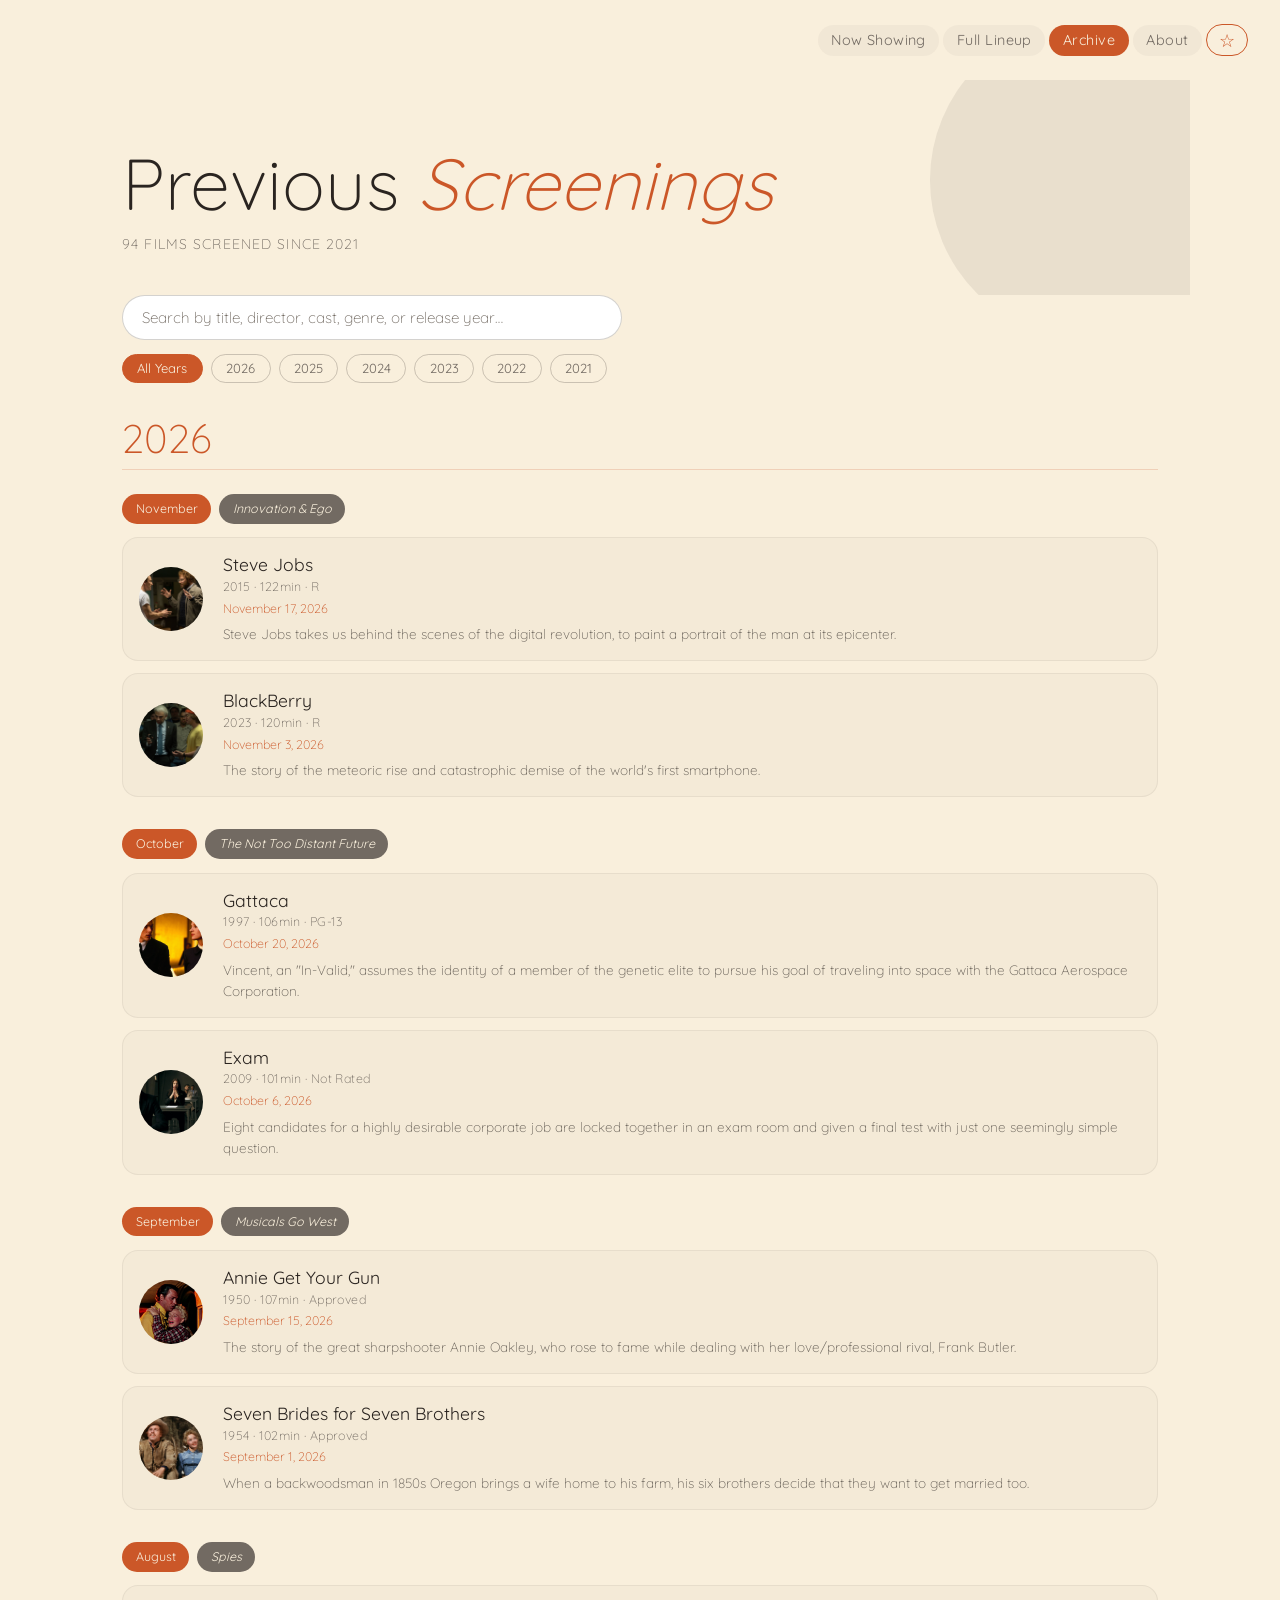
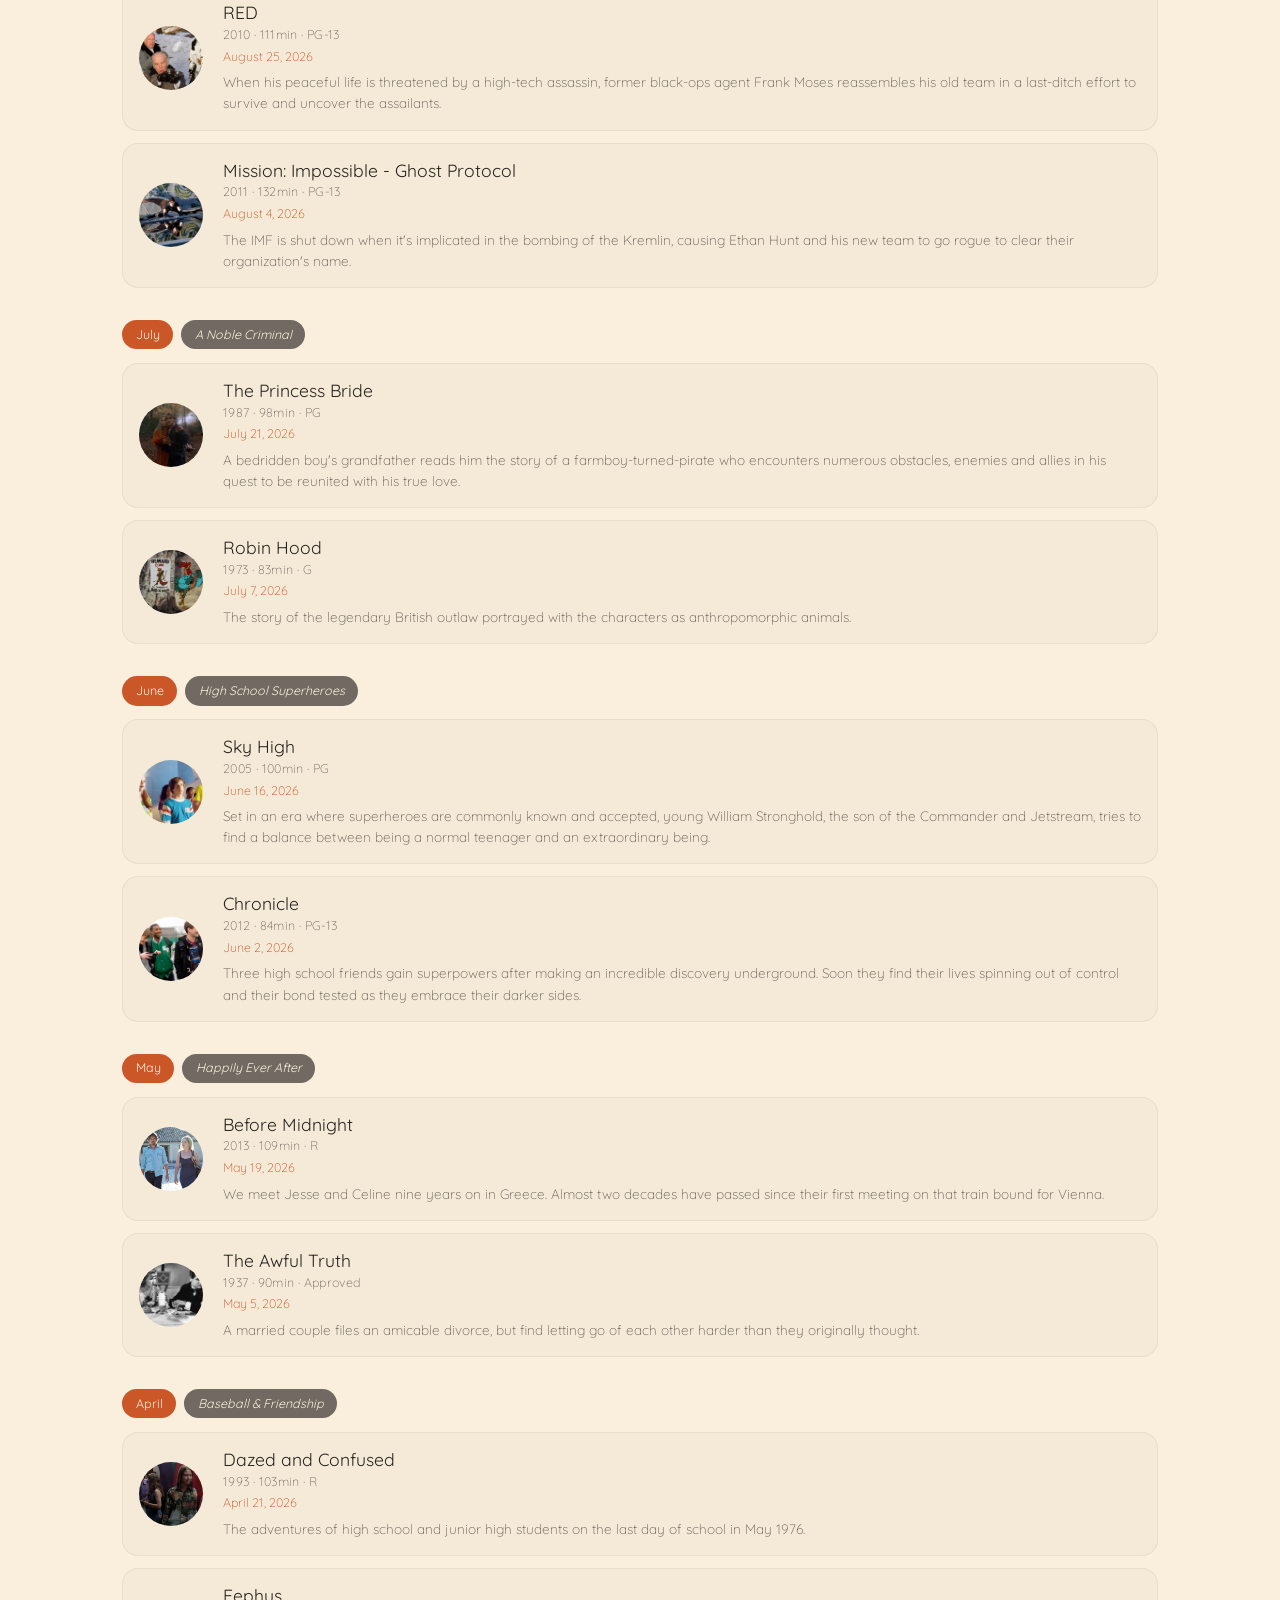
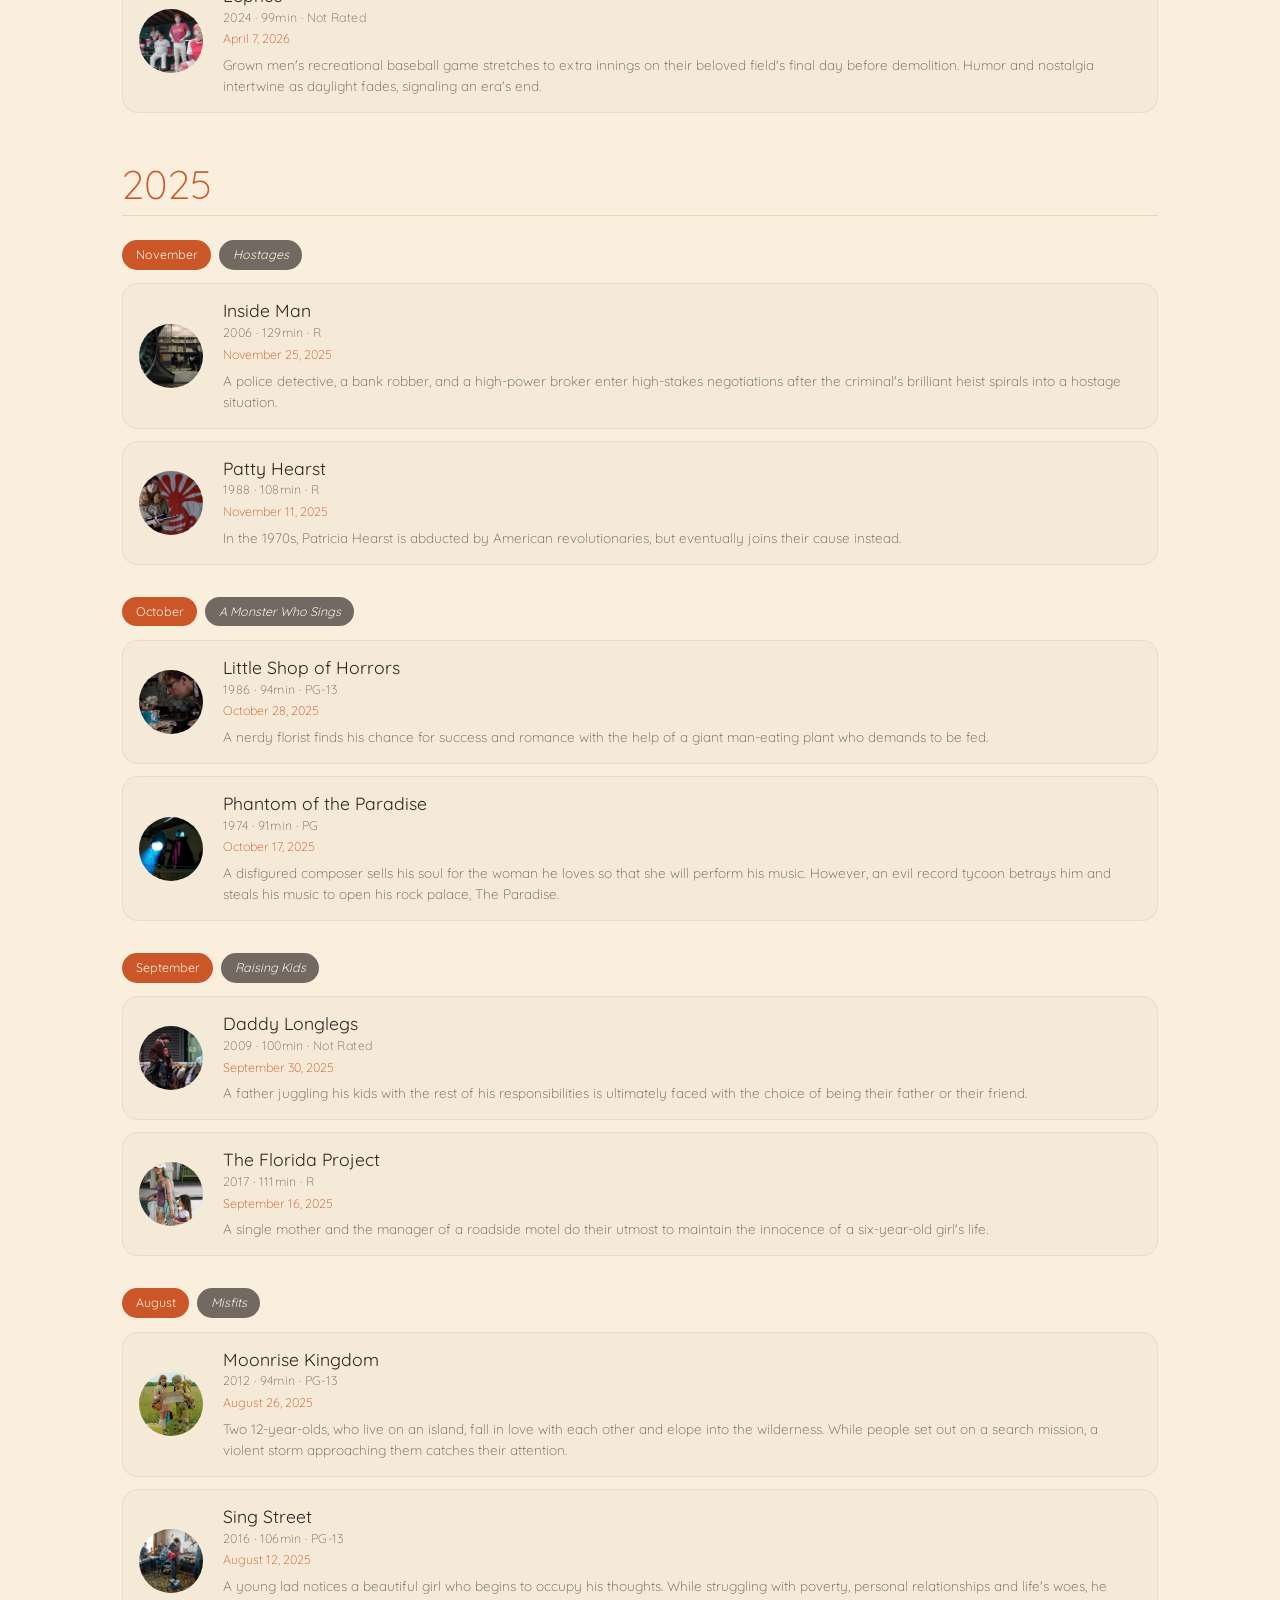
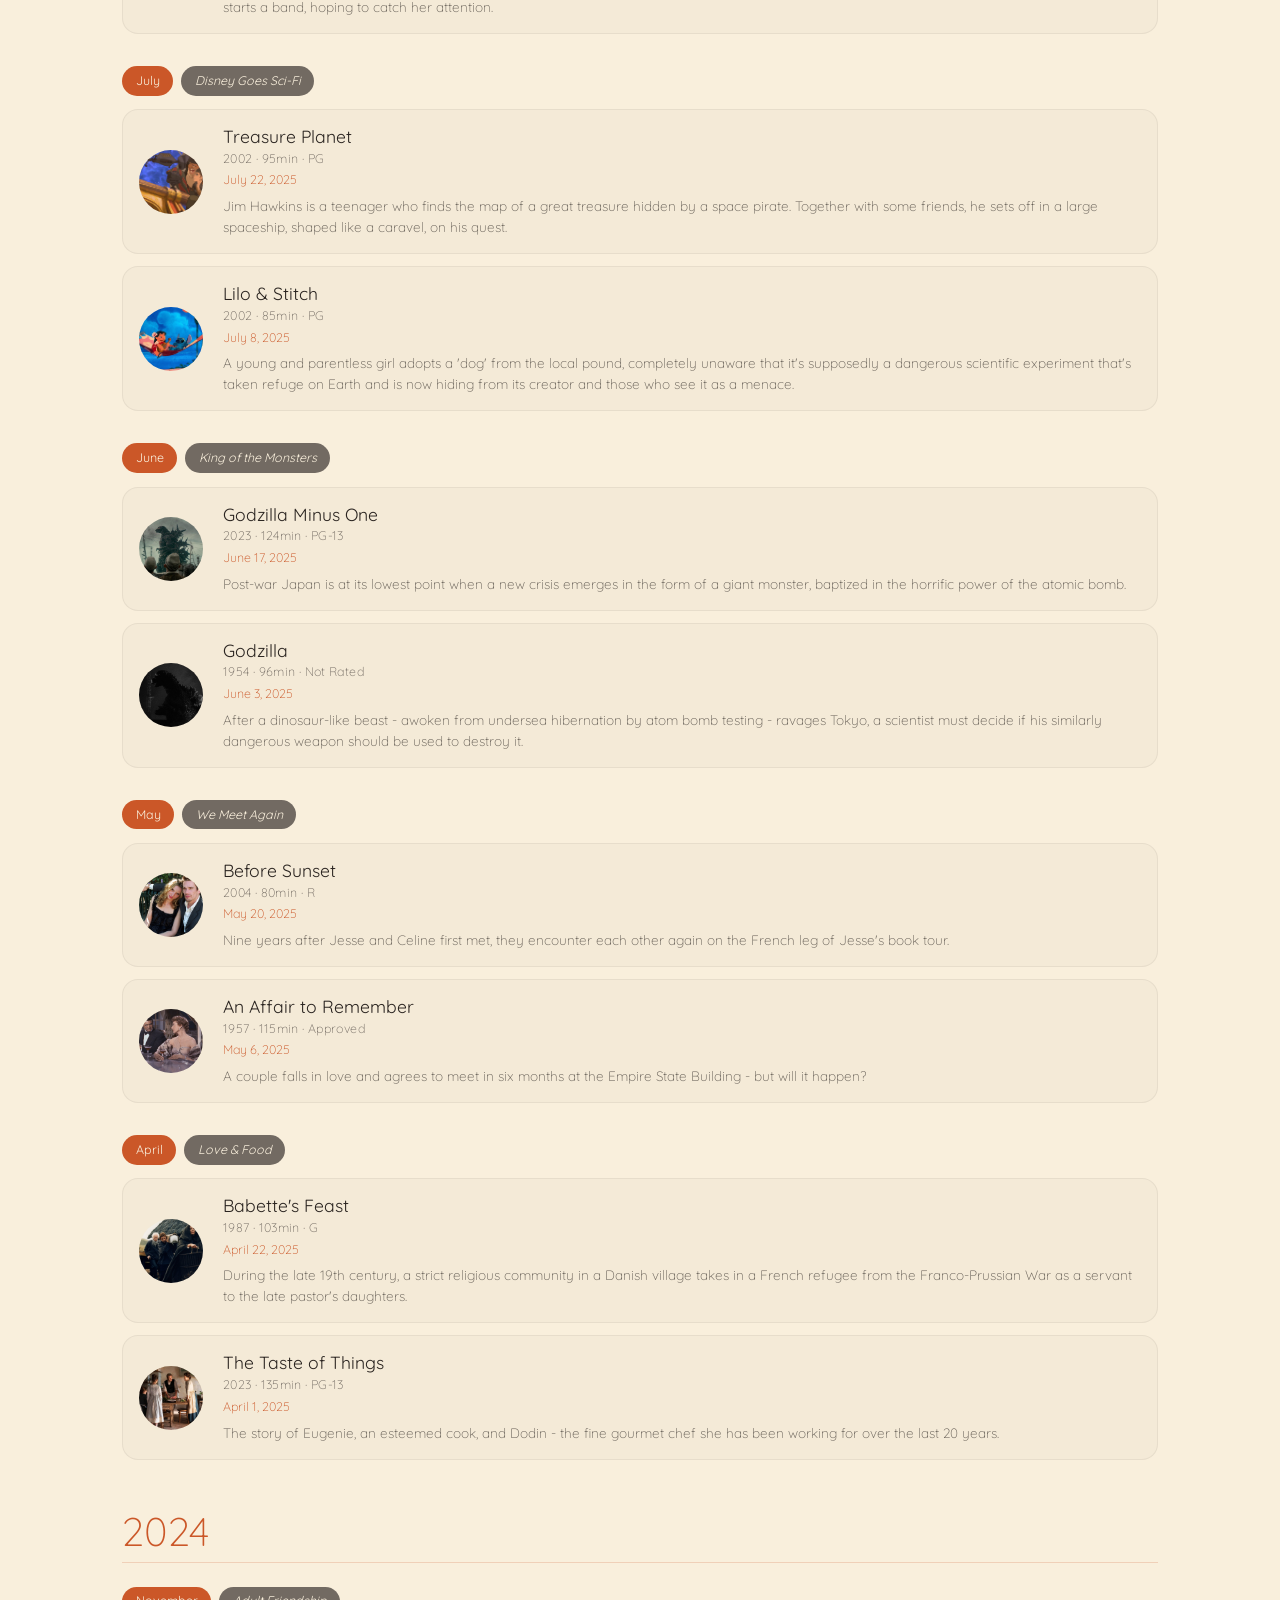
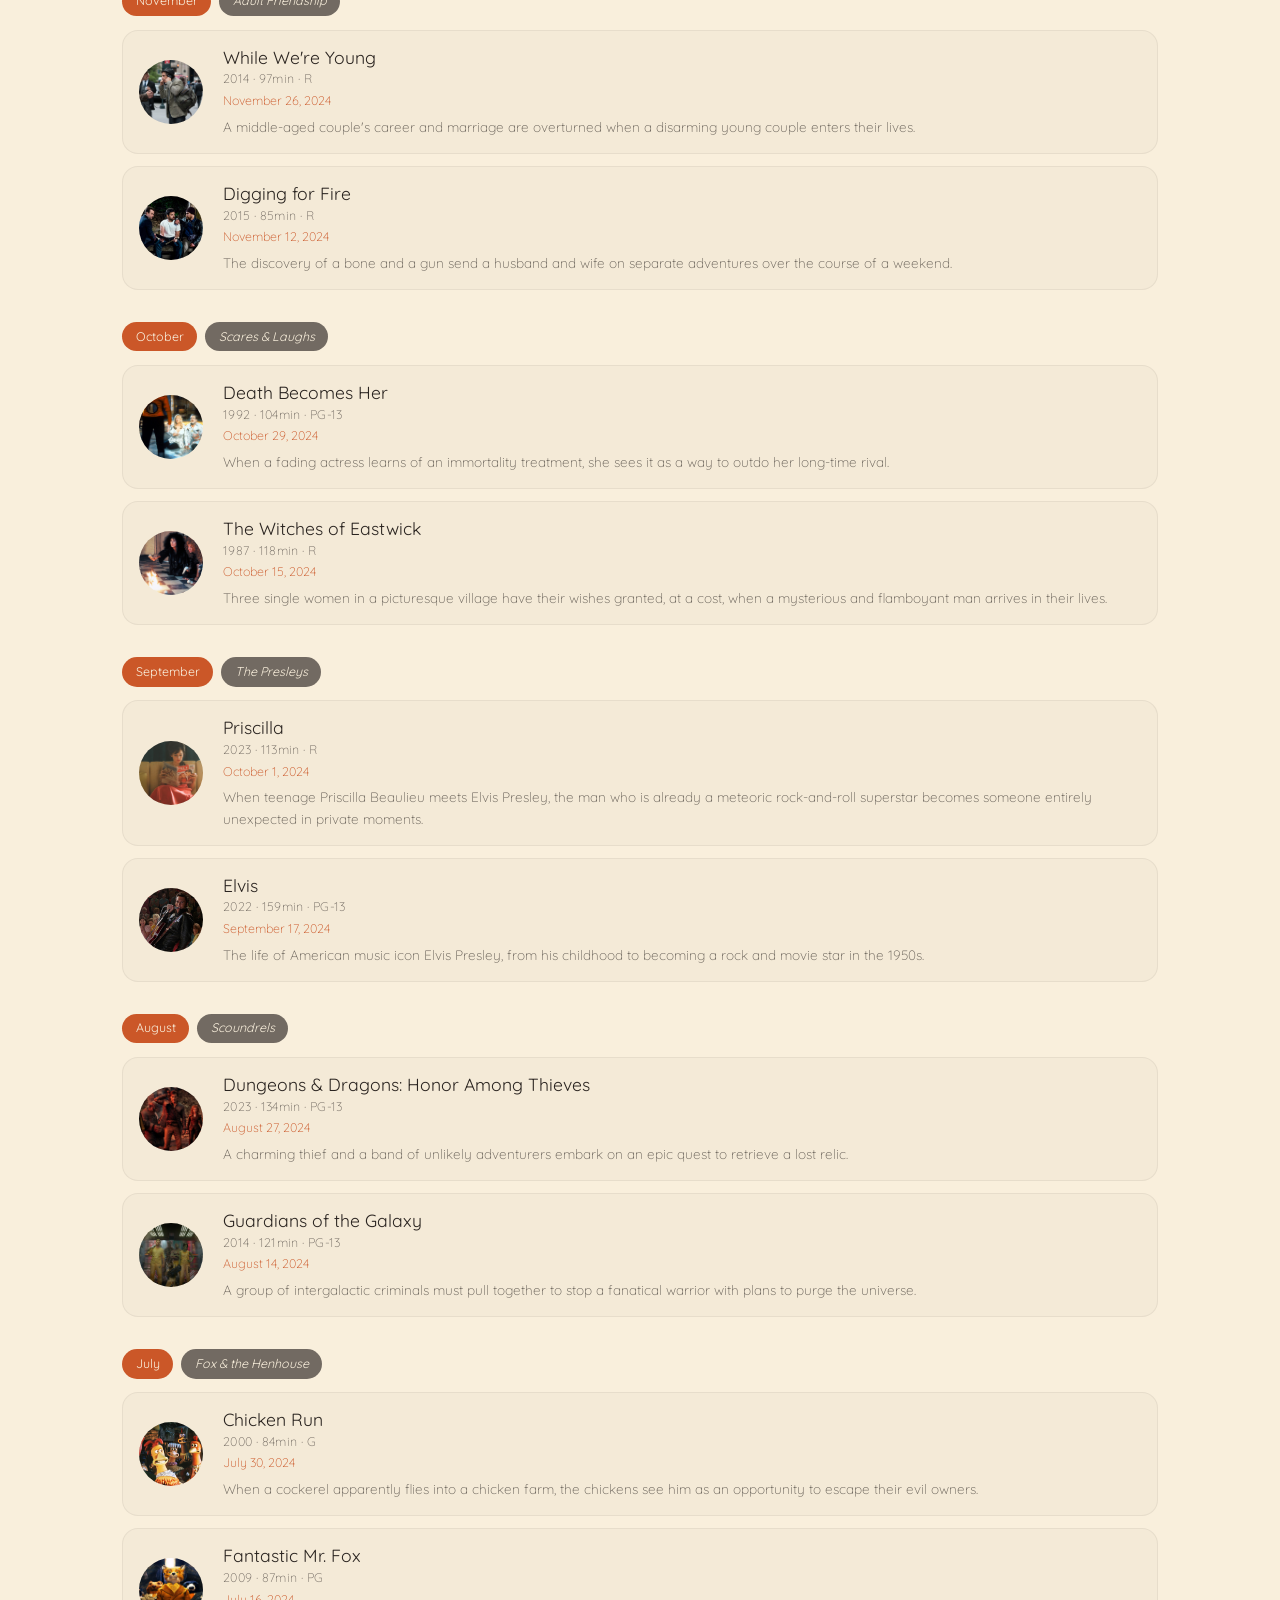
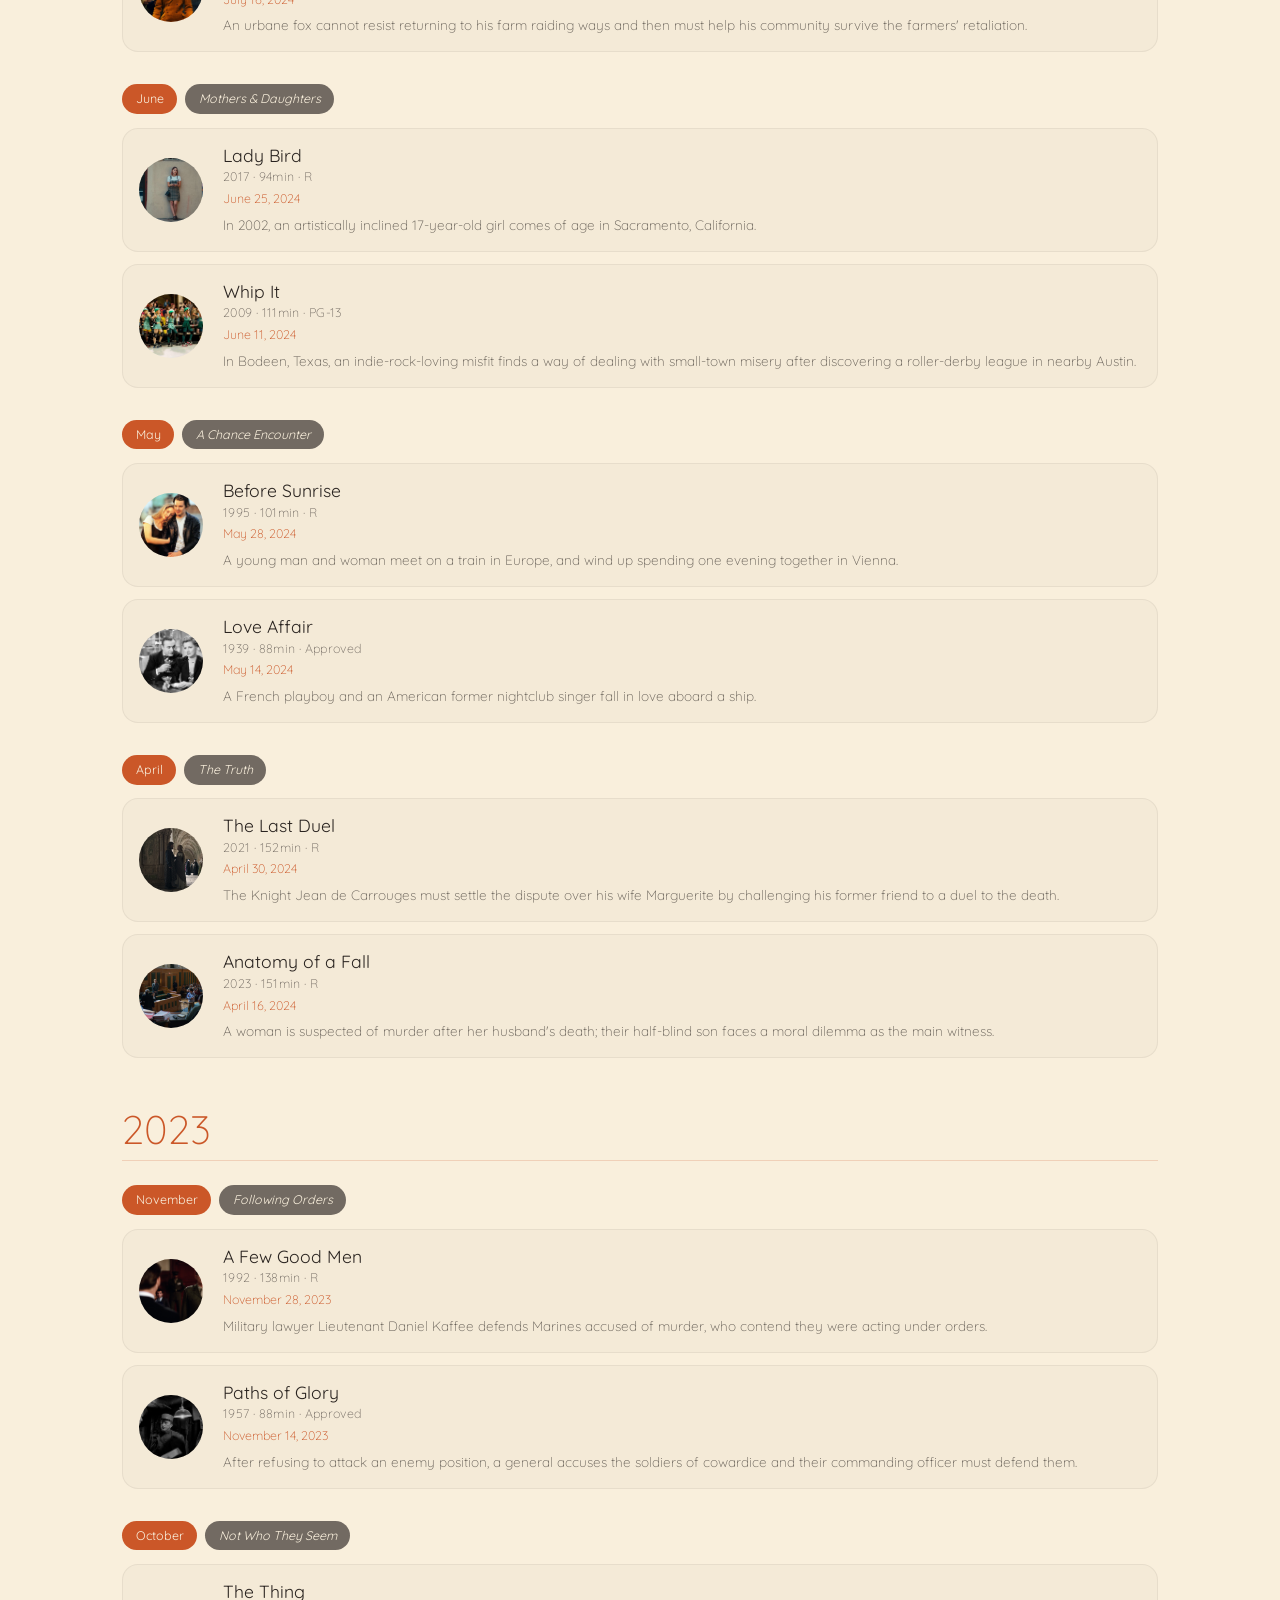
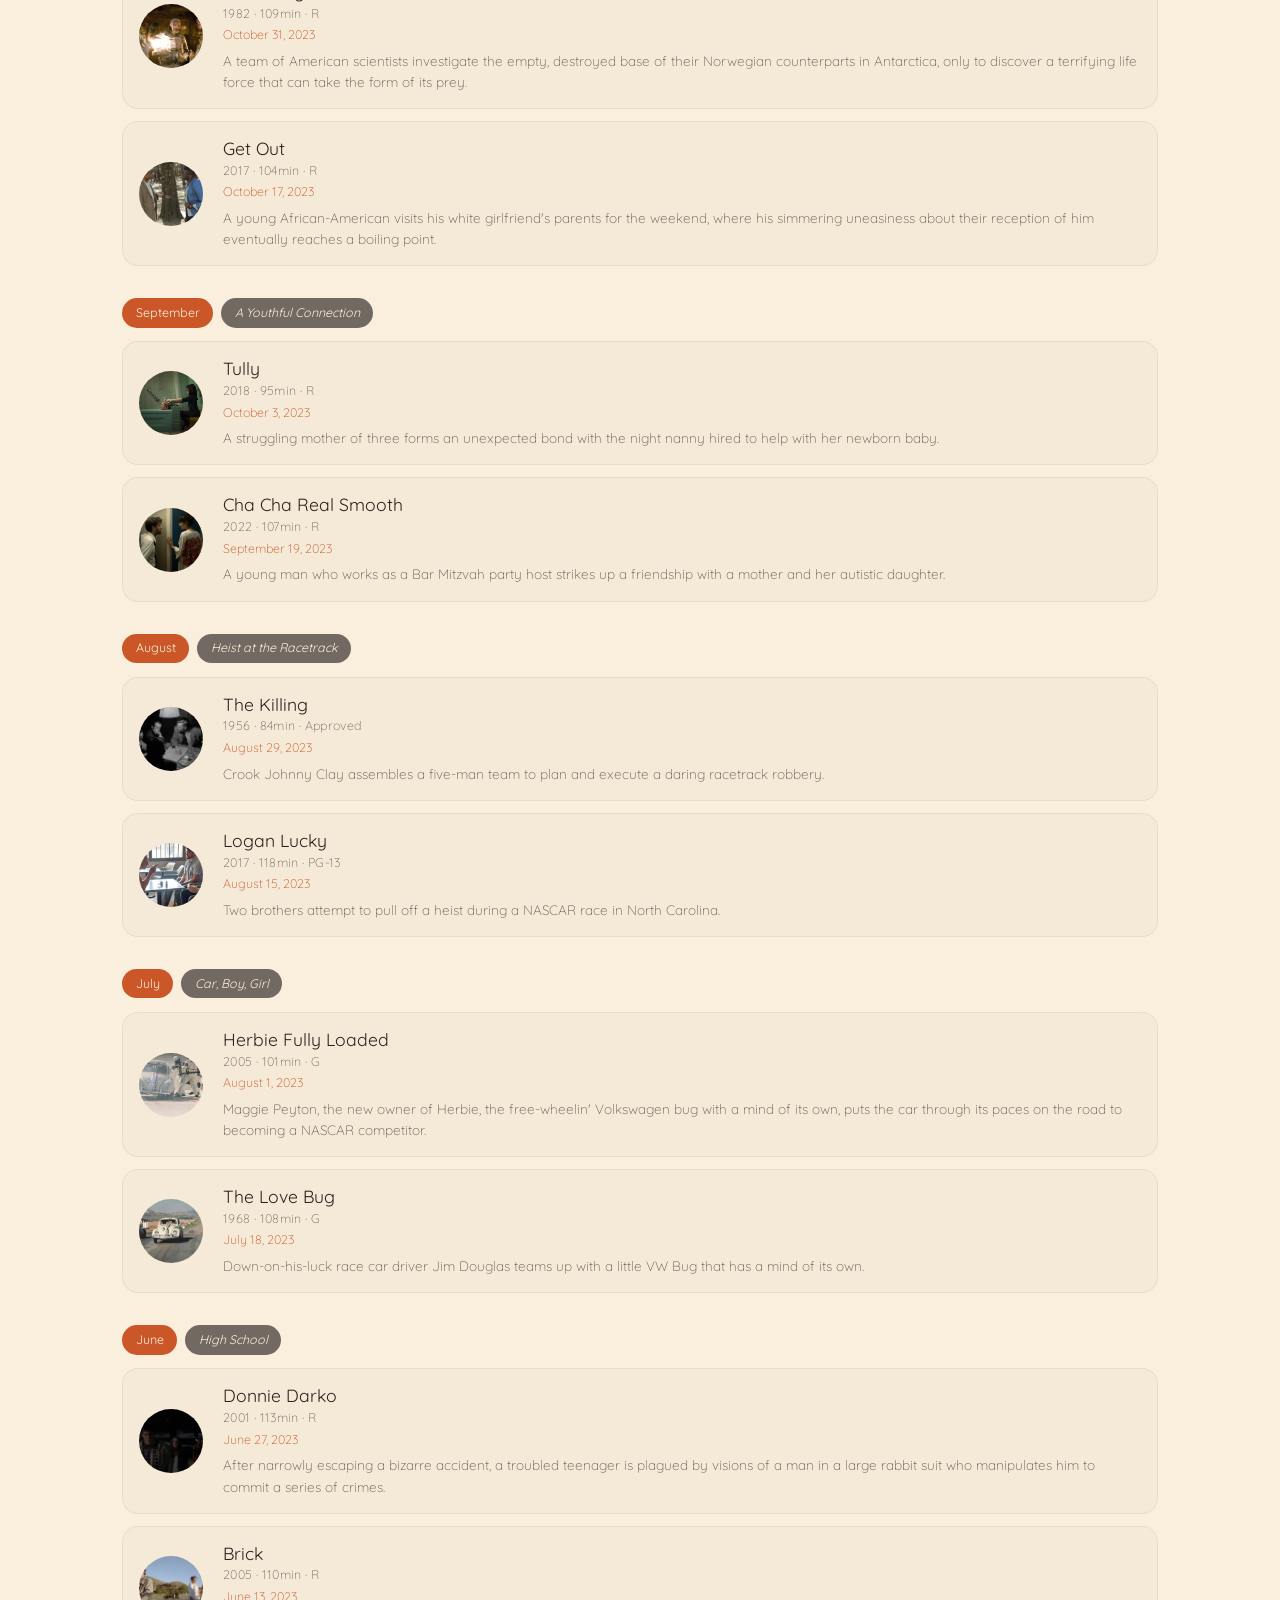
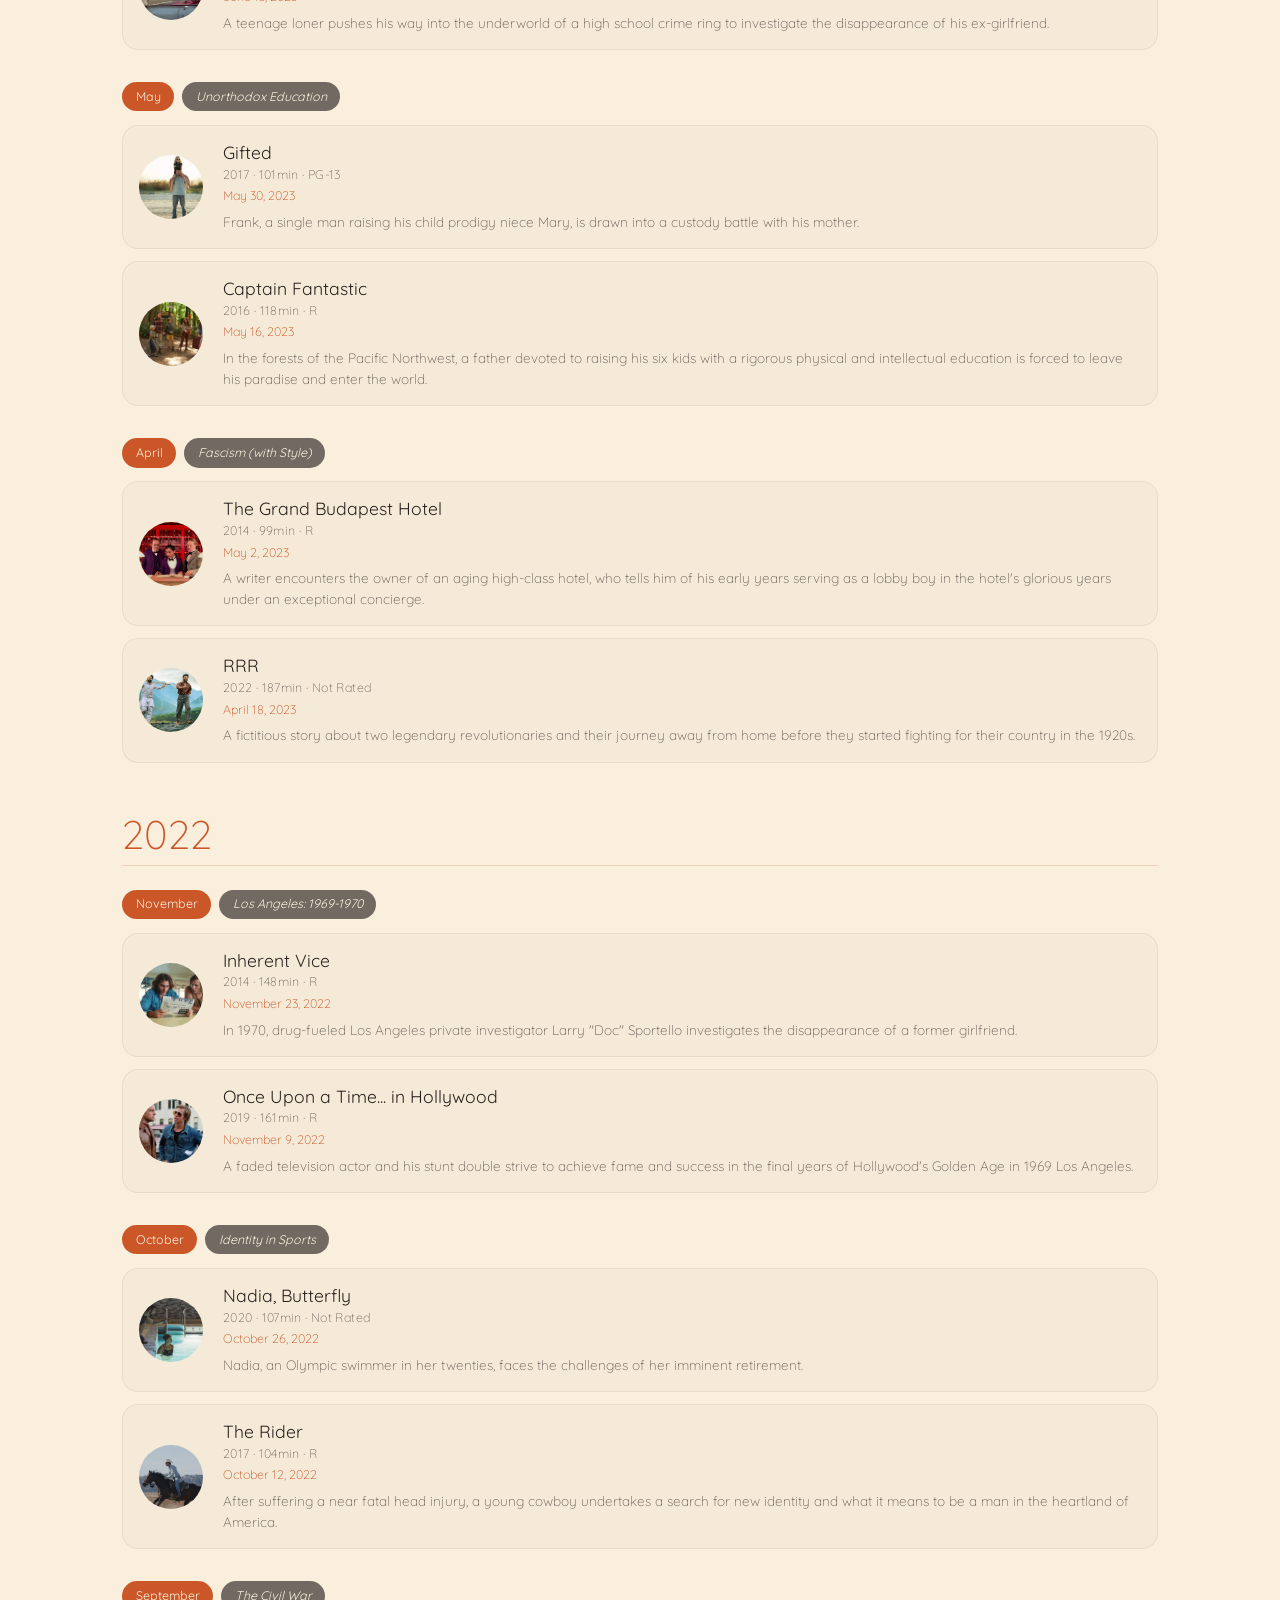
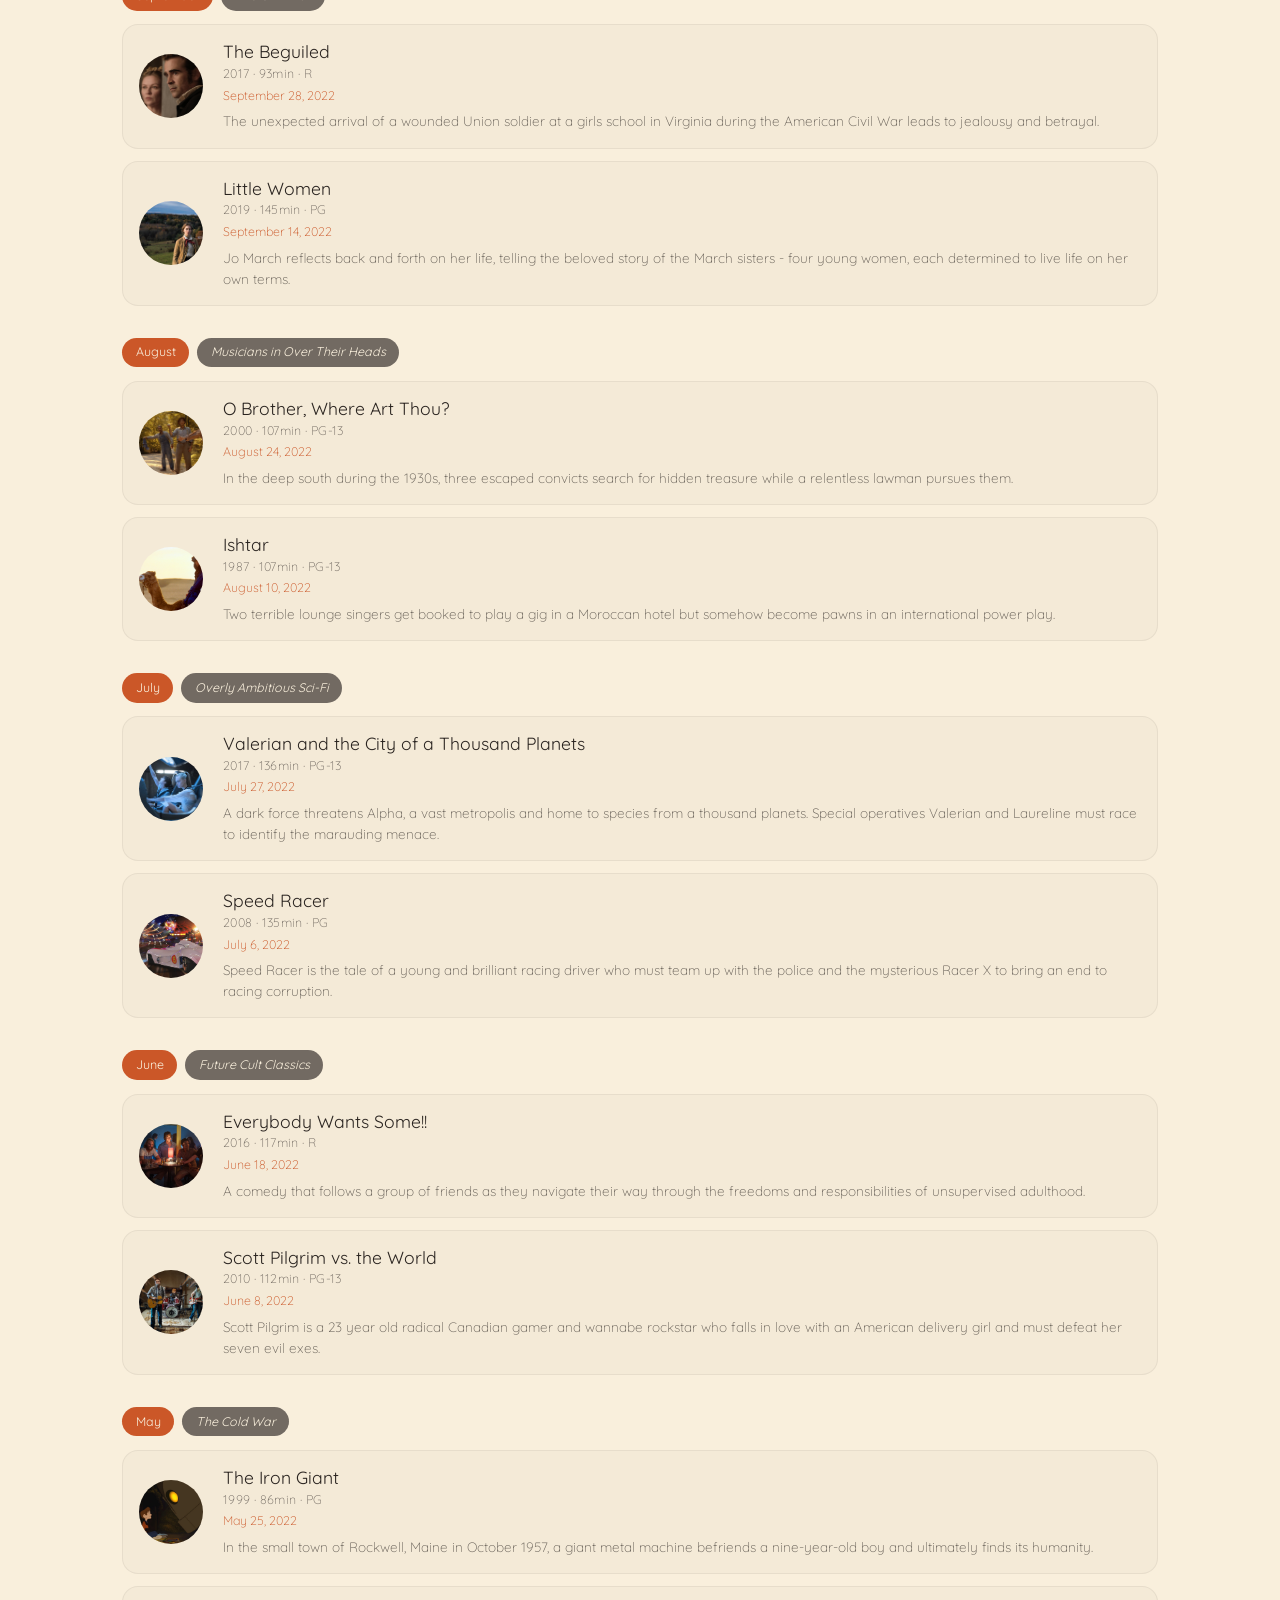
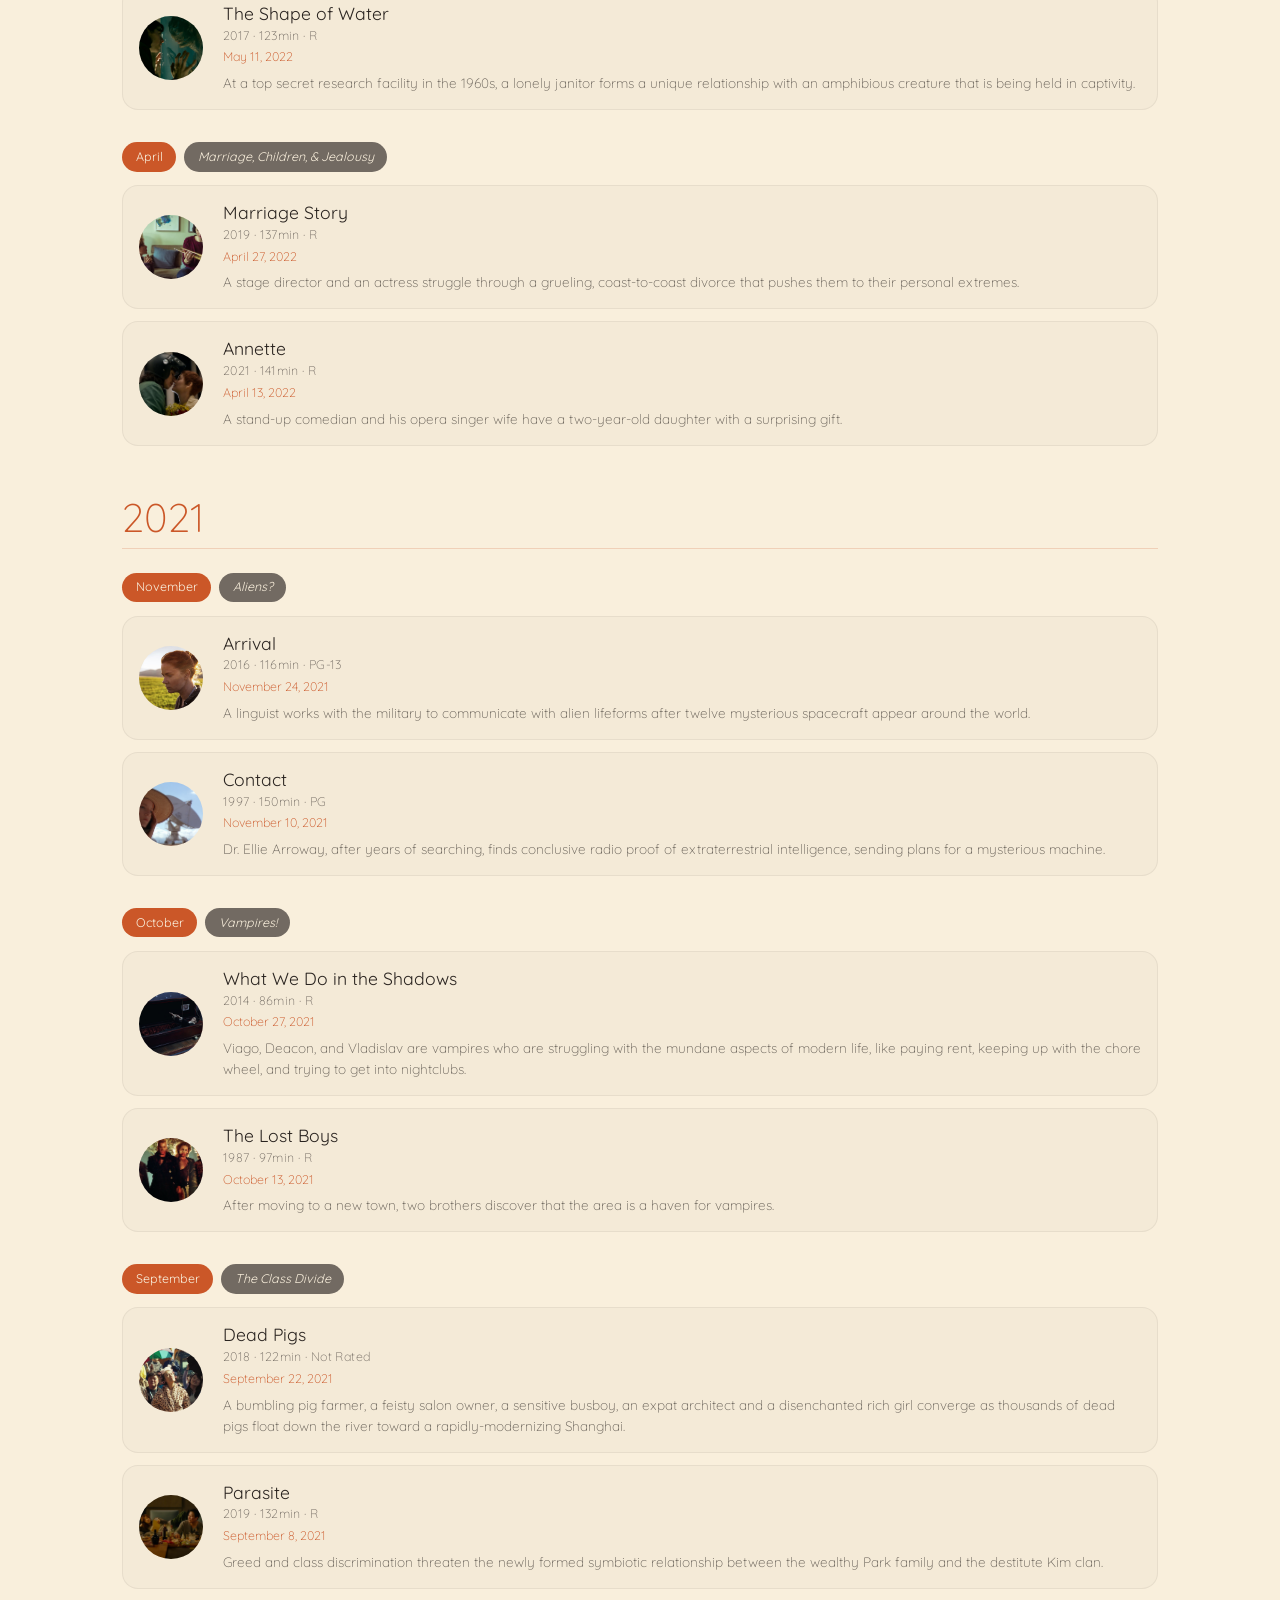
==== archive.html @ 606f0556 "Initial commit site v0.3.4" ====
<!DOCTYPE html>
<html lang="en">
<head>
  <meta charset="UTF-8" />
  <meta name="viewport" content="width=device-width, initial-scale=1.0" />
  <title>Archive — Movies in the Barn</title>
  <link rel="preconnect" href="https://fonts.googleapis.com" />
  <link rel="preconnect" href="https://fonts.gstatic.com" crossorigin />
  <link href="https://fonts.googleapis.com/css2?family=Fraunces:ital,opsz,wght@0,9..144,300;0,9..144,400;0,9..144,600;1,9..144,300;1,9..144,400&family=DM+Sans:wght@300;400;500&display=swap" rel="stylesheet" />
  <link rel="icon" type="image/png" href="images/favicon.png" />
  <link rel="apple-touch-icon" href="images/favicon.png" />
  <link rel="stylesheet" href="style.css" />
</head>
<body>

  <header class="site-header">
    <nav class="nav-inner">
      <a href="index.html" class="logo-link">
        <img src="images/logo.png" alt="Movies in the Barn" class="logo" />
      </a>
      <ul class="nav-links">
        <li><a href="index.html" class="nav-link">Now Showing</a></li>
        <li><a href="lineup.html" class="nav-link">Full Lineup</a></li>
        <li><a href="archive.html" class="nav-link active">Archive</a></li>
        <li><a href="about.html" class="nav-link">About</a></li>
      </ul>
      <button class="mode-toggle" id="mode-toggle" aria-label="Toggle fun mode" aria-pressed="false"
              onclick="setViewMode(getViewMode() === 'fun' ? 'boring' : 'fun')">
        <span class="mode-toggle-label mode-toggle-label--boring">&#9734;</span>
        <span class="mode-toggle-label mode-toggle-label--fun">&#9733;</span>
      </button>
      <button class="nav-toggle" aria-label="Toggle menu">&#9776;</button>
    </nav>
  </header>

  <main>

    <section class="page-hero">
      <div class="page-hero-text">
        <h1 class="page-title">Previous <em>Screenings</em></h1>
        <p class="page-subtitle" id="archive-count"><!-- injected --></p>
      </div>
      <div class="page-bubble page-bubble--right" aria-hidden="true"></div>
    </section>

    <!-- Search & filter bar -->
    <div class="search-bar-wrap">
      <div class="search-bar">
        <input
          type="search"
          id="search-input"
          class="search-input"
          placeholder="Search by title, director, cast, genre, or release year…"
          aria-label="Search films"
        />
        <div class="filter-pills" id="year-filters">
          <!-- injected by JS -->
        </div>
      </div>
    </div>

    <!-- Results -->
    <section class="archive-section" id="archive-container">
      <!-- injected by JS -->
    </section>

    <p class="no-results hidden" id="no-results">No films found matching your search.</p>

  </main>

  <footer class="site-footer">
    <p>Follow us on Instagram <a href="https://instagram.com/moviesinthebarn" target="_blank">@moviesinthebarn</a></p>
    <p class="footer-sub">Movies in the Barn is curated by Dylan Weaver.</p>
  </footer>

  <script src="events.js"></script>
  <script src="movie-meta.js"></script>
  <script src="calendar.js"></script>
  <script>
    // Merge TMDB metadata into events
    EVENTS.forEach(e => {
      const m = MOVIE_META[e.title];
      if (m) Object.assign(e, m);
    });

    const CURRENT_YEAR = 2026;
    const today = new Date();
    today.setHours(0,0,0,0);

    // Past events only
    const pastEvents = EVENTS
      .filter(e => new Date(e.date + "T00:00:00") < today)
      .sort((a, b) => new Date(b.date) - new Date(a.date));

    // Update subtitle
    document.getElementById("archive-count").textContent =
      `${pastEvents.length} films screened since 2021`;

    // Build year filter pills
    const years = [...new Set(pastEvents.map(e => e.year))].sort((a,b)=>b-a);
    let activeYear = "all";
    const pillContainer = document.getElementById("year-filters");

    function renderPills() {
      pillContainer.innerHTML = [
        { label: "All Years", val: "all" },
        ...years.map(y => ({ label: String(y), val: y }))
      ].map(p => `
        <button class="pill ${activeYear == p.val ? 'pill--active' : ''}"
                data-year="${p.val}">${p.label}</button>
      `).join("");

      pillContainer.querySelectorAll(".pill").forEach(btn => {
        btn.addEventListener("click", () => {
          activeYear = btn.dataset.year === "all" ? "all" : parseInt(btn.dataset.year);
          renderPills();
          renderArchive();
        });
      });
    }

    function renderArchive() {
      const query = document.getElementById("search-input").value.toLowerCase().trim();

      let filtered = pastEvents.filter(e => {
        const matchYear = activeYear === "all" || e.year === activeYear;
        const matchQuery = !query ||
          e.title.toLowerCase().includes(query) ||
          e.theme.toLowerCase().includes(query) ||
          e.month.toLowerCase().includes(query) ||
          String(e.releaseYear).includes(query) ||
          (e.genres || []).some(g => g.toLowerCase().includes(query)) ||
          (e.director || "").toLowerCase().includes(query) ||
          (e.cast || []).some(c => c.toLowerCase().includes(query));
        return matchYear && matchQuery;
      });

      const container = document.getElementById("archive-container");
      const noResults = document.getElementById("no-results");

      if (filtered.length === 0) {
        container.innerHTML = "";
        noResults.classList.remove("hidden");
        return;
      }
      noResults.classList.add("hidden");

      // Group by year, then month
      const byYear = {};
      filtered.forEach(e => {
        if (!byYear[e.year]) byYear[e.year] = {};
        const key = e.month + "||" + e.theme;
        if (!byYear[e.year][key]) byYear[e.year][key] = [];
        byYear[e.year][key].push(e);
      });

      let html = "";
      Object.keys(byYear).sort((a,b)=>b-a).forEach(year => {
        html += `<div class="archive-year"><h2 class="archive-year-heading">${year}</h2>`;
        Object.entries(byYear[year]).forEach(([key, events]) => {
          const [month, theme] = key.split("||");
          html += `
            <div class="archive-month-block">
              <div class="archive-month-header">
                <span class="archive-pill archive-pill--month">${month}</span>
                <span class="archive-pill archive-pill--theme">${theme}</span>
              </div>
              <div class="archive-films">
                ${events.map(e => buildArchiveRow(e)).join("")}
              </div>
            </div>
          `;
        });
        html += `</div>`;
      });

      container.innerHTML = html;
    }

    // Build a compact archive row
    function buildArchiveRow(e) {
      const d = new Date(e.date + "T00:00:00");
      const dateStr = d.toLocaleDateString("en-US", { month: "long", day: "numeric", year: "numeric" });
      return `
        <div class="archive-row">
          ${e.posterUrl
            ? `<img src="${e.posterUrl}" alt="${e.title}" class="archive-poster" loading="lazy" />`
            : `<div class="archive-poster archive-poster--placeholder"><span>🎬</span></div>`
          }
          <div class="archive-row-info">
            <h3 class="archive-title">${e.title}</h3>
            <p class="archive-meta">${e.releaseYear} · ${e.runtime} · ${e.rating}</p>
            ${(e.genres && e.genres.length) ? `<p class="archive-genres" hidden>${e.genres.join(" · ")}</p>` : ""}
            <p class="archive-date">${dateStr}</p>
            <p class="archive-desc">${e.description}</p>
          </div>
        </div>
      `;
    }

    // Init
    renderPills();
    renderArchive();

    document.getElementById("search-input").addEventListener("input", renderArchive);
  </script>

<script>
document.querySelector(".nav-toggle").addEventListener("click", function() {
  document.querySelector(".nav-links").classList.toggle("open");
});
var savedMode = getViewMode();
var toggleBtn = document.getElementById("mode-toggle");
if (toggleBtn) toggleBtn.setAttribute("aria-pressed", savedMode === "fun");
</script>
</body>
</html>
---- style.css ----
/* ============================================================
   MOVIES IN THE BARN — Stylesheet
   Colors:
     --cream:   #f9efdc  (background)
     --rust:    #cb5728  (accent 1)
     --stone:   #726a62  (accent 2)
   ============================================================ */

@import url('https://fonts.googleapis.com/css2?family=Quicksand:wght@300;400;500;600;700&display=swap');

:root {
  --cream:  #f9efdc;
  --rust:   #cb5728;
  --stone:  #726a62;
  --ink:    #2a2420;
  --radius-bubble: 50%;
  --font-display: 'Quicksand', sans-serif;
  --font-body: 'Quicksand', sans-serif;
}

/* ── Reset ── */
*, *::before, *::after { box-sizing: border-box; margin: 0; padding: 0; }
html { scroll-behavior: smooth; }

body {
  background: var(--cream);
  color: var(--ink);
  font-family: var(--font-body);
  font-weight: 300;
  line-height: 1.6;
  min-height: 100vh;
  overflow-x: hidden;
}

img { max-width: 100%; display: block; }
a { color: inherit; text-decoration: none; }

/* ── Typography ── */
h1, h2, h3 { font-family: var(--font-display); font-weight: 400; line-height: 1.15; }
em { font-style: italic; }

/* ── Nav ── */
.site-header {
  position: sticky;
  top: 0;
  z-index: 110;
  background: var(--cream);
}

.nav-inner {
  max-width: 1400px;
  padding: 0 2rem;
  margin: 0 auto;
  display: flex;
  align-items: center;
  justify-content: space-between;
  height: 80px;
  gap: 0.25rem;
}
.logo-link { margin-right: auto; }

.logo-link { display: flex; align-items: center; flex-shrink: 0; background: transparent; }
/* Nav logo is invisible — hero logo takes its place. Fades in only after hero scrolls off. */
.logo {
  height: 58px;
  width: auto;
  background: transparent;
  mix-blend-mode: multiply;
  opacity: 0;
  pointer-events: none;
  transition: opacity 0.35s;
}

.nav-links {
  list-style: none;
  display: flex;
  align-items: center;
  gap: 0.25rem;
}

.nav-link {
  font-family: var(--font-body);
  font-weight: 400;
  font-size: 0.9rem;
  letter-spacing: 0.03em;
  padding: 0.4rem 0.85rem;
  border-radius: 999px;
  transition: background 0.18s, color 0.18s;
  color: var(--stone);
  background: color-mix(in srgb, var(--stone) 6%, transparent);
}

.nav-link:hover { background: color-mix(in srgb, var(--rust) 12%, transparent); color: var(--rust); }
.nav-link.active { background: var(--rust); color: var(--cream); }

.nav-toggle {
  display: none;
  background: none;
  border: none;
  font-size: 1.5rem;
  cursor: pointer;
  color: var(--rust);
  padding: 0.25rem;
}

/* ── Mode toggle ── */
.mode-toggle {
  background: transparent;
  border: 1.5px solid var(--rust);
  cursor: pointer;
  color: var(--rust);
  font-family: var(--font-body);
  font-size: 1.1rem;
  padding: 0.25rem 0.75rem;
  border-radius: 999px;
  transition: border-color 0.18s, color 0.18s;
  margin: 0;
}
.mode-toggle:hover {
  border-color: var(--rust);
  color: var(--rust);
}
.mode-toggle-label--fun { display: none; }
[data-mode="fun"] .mode-toggle-label--boring { display: none; }
[data-mode="fun"] .mode-toggle-label--fun { display: inline; }
[data-mode="fun"] .mode-toggle {
  border-color: var(--rust);
  color: var(--rust);
}

/* ── Hero (homepage) ── */
.hero {
  position: relative;
  max-width: 1400px;
  margin: 0 auto;
  padding: 0.5rem 2rem 1rem;
  text-align: center;
}

.hero-logo-wrap {
  position: sticky;
  top: 11px;        /* centers 58px logo in 80px nav: (80-58)/2 */
  z-index: 110;     /* same as sticky nav */
  margin: 0 auto 1.5rem;
  background: transparent;
  width: fit-content;
  transition: margin 0.3s ease;
}
.hero-logo-wrap.is-stuck {
  pointer-events: none;
  margin-left: 0;
  margin-right: auto;
}
.hero-logo-wrap.is-stuck .hero-logo {
  pointer-events: auto;
}

.hero-logo {
  height: 320px;
  width: auto;
  max-width: 900px;
  background: transparent;
  mix-blend-mode: multiply;
  transform-origin: left top;
}

.hero-text {
  position: relative;
  z-index: 2;
  margin-bottom: 0;
  transition: opacity 0.3s ease;
}

.hero.hero--stuck .hero-text {
  opacity: 0;
}

.hero-eyebrow {
  font-family: var(--font-body);
  font-size: 0.85rem;
  letter-spacing: 0.12em;
  text-transform: uppercase;
  color: var(--stone);
  margin-bottom: 1rem;
}

.hero-title {
  font-size: clamp(3.5rem, 9vw, 7rem);
  font-weight: 300;
  line-height: 1.0;
  color: var(--ink);
}

.hero-title em {
  color: var(--rust);
}

/* (decorative hero bubbles removed) */

/* ── Theme banner ── */
.theme-banner {
  max-width: 1100px;
  margin: 0 auto;
  padding: 0 2rem 2rem;
}

.theme-bubble-row {
  position: relative;
  width: 320px;
  height: 265px;
}

/* ── Theme circles (used in lineup & hero) ── */
.theme-circle {
  display: inline-flex;
  align-items: center;
  justify-content: center;
  border-radius: 50%;
  font-family: var(--font-display);
  font-weight: 600;
  text-align: center;
  flex-shrink: 0;
}

.theme-circle--month {
  position: absolute;
  top: 0;
  left: 0;
  width: 160px;
  height: 160px;
  background: var(--rust);
  color: var(--cream);
  font-size: 1.5rem;
  z-index: 1;
}

.theme-circle--theme {
  position: absolute;
  bottom: 0;
  right: 0;
  width: 210px;
  height: 210px;
  background: var(--stone);
  color: var(--cream);
  font-size: 1.05rem;
  font-style: italic;
  font-weight: 400;
  padding: 1.25rem;
  line-height: 1.3;
  z-index: 2;
}

/* ── Film cards (bubble layout) ── */
.films-section {
  max-width: 1100px;
  margin: 0 auto;
  padding: 0 2rem;
  display: flex;
  flex-wrap: wrap;
  gap: 0 2.5rem;
  align-items: flex-start;
  justify-content: center;
}

/* Bubble card — vertical stagger is handled via randomized inline margin-top in JS */
.film-bubble-card {
  width: 290px;
  flex-shrink: 0;
  cursor: pointer;
  overflow: visible;
  position: relative;
  z-index: 1;
  transition: z-index 0s;
}

.film-bubble-card.is-top-visible { z-index: 10; }

.film-bubble-card:hover .film-bubble-img {
  filter: brightness(1.07);
}

/* In boring mode, CSS handles the info bubble hover pop.
   In fun mode, JS parallax combines scale with translate. */
[data-mode="boring"] .film-bubble-card:hover .film-bubble-info {
  transform: scale(1.05);
}

.film-bubble-img,
.film-bubble-info {
  transition: filter 0.2s, transform 0.2s;
  will-change: transform;
}

.film-bubble-card--past { opacity: 0.6; }

/* Featured cards (Now Showing) — larger to stand out */
.film-bubble-card--featured { width: 370px; }
.film-bubble-card--featured .film-bubble-stage { width: 370px; height: 400px; }
.film-bubble-card--featured .film-bubble-img { width: 330px; height: 330px; left: 20px; top: 30px; }
.film-bubble-card--featured .film-bubble-info { width: 175px; height: 175px; }
.film-bubble-card--featured .film-bubble-title { font-size: 1.05rem; }
.film-bubble-card--featured .film-bubble-date { font-size: 0.78rem; }

/* Stage: fixed size that contains image + info bubble in any corner */
.film-bubble-stage {
  position: relative;
  width: 290px;
  height: 310px;
  overflow: visible;
}

/* Large image circle — centered in stage */
.film-bubble-img {
  position: absolute;
  top: 25px;
  left: 15px;
  width: 260px;
  height: 260px;
  border-radius: 50%;
  overflow: hidden;
  background: color-mix(in srgb, var(--stone) 20%, transparent);
}

.film-bubble-img img {
  width: 100%;
  height: 100%;
  object-fit: cover;
  display: block;
}

.film-bubble-img--empty {
  display: flex;
  align-items: center;
  justify-content: center;
  font-size: 3rem;
}

/* Smaller info circle — position set per-card via inline style to avoid covering the subject. */
.film-bubble-info {
  position: absolute;
  width: 150px;
  height: 150px;
  border-radius: 50%;
  display: flex;
  flex-direction: column;
  align-items: center;
  justify-content: center;
  text-align: center;
  color: var(--cream);
  padding: 1rem;
  z-index: 2;
}

/* Alternate info circle colors: odd = stone, even = rust */
.film-bubble-card:nth-child(odd) .film-bubble-info  { background: var(--stone); }
.film-bubble-card:nth-child(even) .film-bubble-info { background: var(--rust); }

.film-bubble-date {
  font-size: 0.75rem;
  letter-spacing: 0.05em;
  opacity: 0.85;
  font-weight: 400;
  display: block;
}

.film-bubble-title {
  font-family: var(--font-display);
  font-size: 0.9rem;
  font-weight: 600;
  line-height: 1.2;
  margin-top: 0.2rem;
  display: block;
}

/* ── Calendar button ── */
.cal-dropdown-wrap { position: relative; margin-top: 0.75rem; width: fit-content; z-index: 200; }

.btn-cal {
  display: inline-flex;
  align-items: center;
  gap: 0.4rem;
  background: var(--rust);
  color: var(--cream);
  border: none;
  border-radius: 999px;
  padding: 0.5rem 1.2rem;
  font-family: var(--font-body);
  font-size: 0.85rem;
  font-weight: 500;
  letter-spacing: 0.03em;
  cursor: pointer;
  transition: background 0.18s;
}
.btn-cal:hover { background: color-mix(in srgb, var(--rust) 80%, var(--ink)); }

.cal-dropdown {
  position: absolute;
  top: calc(100% + 8px);
  left: 0;
  background: white;
  border-radius: 0.75rem;
  box-shadow: 0 12px 40px color-mix(in srgb, var(--ink) 20%, transparent);
  border: 1px solid color-mix(in srgb, var(--stone) 15%, transparent);
  min-width: 210px;
  z-index: 9999;
  overflow: hidden;
  animation: dropIn 0.15s ease;
}

@keyframes dropIn {
  from { opacity: 0; transform: translateY(-6px); }
  to   { opacity: 1; transform: translateY(0); }
}

.cal-dropdown.hidden { display: none; }

.cal-option {
  display: block;
  width: 100%;
  padding: 0.75rem 1rem;
  text-align: left;
  font-family: var(--font-body);
  font-size: 0.88rem;
  background: none;
  border: none;
  color: var(--ink);
  cursor: pointer;
  transition: background 0.12s;
  text-decoration: none;
}
.cal-option:hover { background: var(--cream); color: var(--rust); }

/* ── CTA ── */
.lineup-cta {
  max-width: 1100px;
  margin: 3rem auto;
  padding: 0 2rem;
}

.btn-outline {
  display: inline-flex;
  align-items: center;
  gap: 0.5rem;
  border: 1.5px solid var(--rust);
  color: var(--rust);
  border-radius: 999px;
  padding: 0.65rem 1.5rem;
  font-family: var(--font-body);
  font-size: 0.9rem;
  font-weight: 400;
  transition: background 0.18s, color 0.18s;
}
.btn-outline:hover { background: var(--rust); color: var(--cream); }

/* ── Page hero (inner pages) ── */
.page-hero {
  position: relative;
  max-width: 1100px;
  margin: 0 auto;
  padding: 4rem 2rem 2.5rem;
  overflow: hidden;
}

.page-hero-text { position: relative; z-index: 2; }

.page-title {
  font-size: clamp(2.5rem, 6vw, 4.5rem);
  font-weight: 300;
  line-height: 1.1;
  color: var(--ink);
}
.page-title em { color: var(--rust); }

.page-subtitle {
  font-size: 0.88rem;
  color: var(--stone);
  letter-spacing: 0.08em;
  text-transform: uppercase;
  margin-top: 0.6rem;
}

.page-bubble {
  position: absolute;
  width: 320px; height: 320px;
  border-radius: 50%;
  right: -40px; top: -60px;
  background: color-mix(in srgb, var(--rust) 10%, transparent);
  pointer-events: none;
}
.page-bubble--right {
  right: -60px;
  background: color-mix(in srgb, var(--stone) 12%, transparent);
}

/* ── Lineup page ── */
.lineup-section {
  max-width: 1100px;
  margin: 0 auto;
  padding: 0 2rem 4rem;
}

.month-block { margin-bottom: -2rem; }
.month-block--past { opacity: 0.6; }

.month-header { margin-bottom: 2.5rem; }
.month-bubble-pair {
  position: relative;
  width: 320px;
  height: 265px;
}

.month-films {
  display: flex;
  flex-wrap: wrap;
  gap: 0 1.5rem;
  align-items: flex-start;
  justify-content: center;
}

/* ── Search bar ── */
.search-bar-wrap {
  max-width: 1100px;
  margin: 0 auto;
  padding: 0 2rem 2rem;
}

.search-bar {
  display: flex;
  flex-direction: column;
  gap: 0.85rem;
}

.search-input {
  width: 100%;
  max-width: 500px;
  padding: 0.75rem 1.25rem;
  border: 1.5px solid color-mix(in srgb, var(--stone) 30%, transparent);
  border-radius: 999px;
  background: white;
  font-family: var(--font-body);
  font-size: 0.95rem;
  color: var(--ink);
  outline: none;
  transition: border-color 0.18s;
}
.search-input:focus { border-color: var(--rust); }
.search-input::placeholder { color: var(--stone); }

.search-input-wrap {
  position: relative;
  width: 100%;
  max-width: 500px;
}
.search-input-wrap .search-input {
  max-width: none;
}
.search-placeholder-scroll {
  position: absolute;
  top: 0;
  left: 1.25rem;
  right: 1.25rem;
  bottom: 0;
  display: flex;
  align-items: center;
  overflow: hidden;
  pointer-events: none;
}
.search-placeholder-text {
  white-space: nowrap;
  color: var(--stone);
  font-family: var(--font-body);
  font-size: 0.95rem;
  will-change: transform;
}

.filter-pills { display: flex; flex-wrap: wrap; gap: 0.5rem; }

.pill {
  padding: 0.35rem 0.9rem;
  border-radius: 999px;
  border: 1.5px solid color-mix(in srgb, var(--stone) 35%, transparent);
  background: transparent;
  color: var(--stone);
  font-family: var(--font-body);
  font-size: 0.82rem;
  cursor: pointer;
  transition: background 0.15s, color 0.15s, border-color 0.15s;
}
.pill:hover { border-color: var(--rust); color: var(--rust); }
.pill--active { background: var(--rust); color: var(--cream); border-color: var(--rust); }

/* ── Archive ── */
.archive-section {
  max-width: 1100px;
  margin: 0 auto;
  padding: 0 2rem 4rem;
}

.archive-year { margin-bottom: 3rem; }

.archive-year-heading {
  font-family: var(--font-display);
  font-size: 2.5rem;
  font-weight: 300;
  color: var(--rust);
  margin-bottom: 1.5rem;
  padding-bottom: 0.5rem;
  border-bottom: 1px solid color-mix(in srgb, var(--rust) 20%, transparent);
}

.archive-month-block { margin-bottom: 2rem; }

.archive-month-header {
  display: flex;
  gap: 0.5rem;
  flex-wrap: wrap;
  margin-bottom: 0.85rem;
}

.archive-pill {
  border-radius: 999px;
  font-family: var(--font-body);
  font-size: 0.78rem;
  padding: 0.3rem 0.85rem;
  font-weight: 400;
}
.archive-pill--month { background: var(--rust); color: var(--cream); }
.archive-pill--theme { background: var(--stone); color: var(--cream); font-style: italic; }

.archive-films { display: flex; flex-direction: column; gap: 0.75rem; }

.archive-row {
  display: grid;
  grid-template-columns: 64px 1fr;
  gap: 1.25rem;
  align-items: center;
  background: color-mix(in srgb, var(--stone) 4%, var(--cream));
  border: 1px solid color-mix(in srgb, var(--stone) 10%, transparent);
  border-radius: 1rem;
  padding: 1rem;
  transition: box-shadow 0.18s, background 0.18s;
}
.archive-row:hover {
  box-shadow: 0 4px 20px color-mix(in srgb, var(--ink) 8%, transparent);
  background: color-mix(in srgb, var(--stone) 7%, var(--cream));
}

.archive-poster {
  width: 64px;
  height: 64px;
  object-fit: cover;
  border-radius: 50%;
}
.archive-poster--placeholder {
  width: 64px;
  height: 64px;
  border-radius: 50%;
  background: color-mix(in srgb, var(--stone) 15%, transparent);
  display: flex;
  align-items: center;
  justify-content: center;
  font-size: 1.5rem;
}

.archive-title {
  font-family: var(--font-display);
  font-size: 1.1rem;
  font-weight: 400;
  line-height: 1.2;
}
.archive-meta {
  font-size: 0.78rem;
  color: var(--stone);
  letter-spacing: 0.03em;
  margin-top: 0.1rem;
}
.archive-genres {
  font-size: 0.78rem;
  color: var(--stone);
  margin-top: 0.1rem;
}

.archive-date {
  font-size: 0.78rem;
  color: var(--rust);
  margin-top: 0.1rem;
}
.archive-desc {
  font-size: 0.85rem;
  color: color-mix(in srgb, var(--ink) 70%, transparent);
  line-height: 1.55;
  margin-top: 0.3rem;
}

.no-results {
  max-width: 1100px;
  margin: 2rem auto;
  padding: 0 2rem;
  color: var(--stone);
  font-style: italic;
}
.hidden { display: none !important; }

/* ── Single-page sections ── */
.sp-section {
  padding: 5rem 0;
  scroll-margin-top: 80px;
}

.sp-section--first {
  padding-top: 2.5rem;
}

.sp-section--tinted {
  background: color-mix(in srgb, var(--stone) 5%, var(--cream));
}

.section-inner {
  max-width: 1400px;
  margin: 0 auto;
  padding: 0 2rem;
}

.section-label {
  font-family: var(--font-display);
  font-size: clamp(2rem, 5vw, 3rem);
  font-weight: 300;
  color: var(--ink);
  margin-bottom: 2.5rem;
  line-height: 1.1;
}

.section-label em { color: var(--rust); }

/* Anchor offset for sticky nav */
[id="now-showing"],
[id="coming-soon"],
[id="archive"],
[id="about"] {
  scroll-margin-top: 90px;
}

.section-empty {
  color: var(--stone);
  font-style: italic;
  font-size: 1rem;
}

/* ── About inline ── */
.about-inline-wrap {
  position: relative;
  overflow: hidden;
  padding-bottom: 2rem;
}

.about-bubble {
  position: absolute;
  border-radius: 50%;
  pointer-events: none;
}
.about-bubble--1 {
  width: 420px; height: 420px;
  right: -80px; top: -60px;
  background: color-mix(in srgb, var(--rust) 10%, transparent);
}
.about-bubble--2 {
  width: 220px; height: 220px;
  right: 220px; bottom: -40px;
  background: color-mix(in srgb, var(--stone) 10%, transparent);
}

.about-content { position: relative; z-index: 2; max-width: 560px; }

.about-body {
  margin-top: 2rem;
  display: flex;
  flex-direction: column;
  gap: 1rem;
  font-size: 1.05rem;
  line-height: 1.7;
}

.about-body strong { font-weight: 500; }

.instagram-link {
  display: inline-flex;
  align-items: center;
  gap: 0.5rem;
  background: var(--rust);
  color: var(--cream);
  border-radius: 999px;
  padding: 0.6rem 1.3rem;
  font-size: 0.9rem;
  font-weight: 400;
  margin-top: 0.5rem;
  width: fit-content;
  transition: background 0.18s;
}
.instagram-link:hover { background: color-mix(in srgb, var(--rust) 80%, var(--ink)); }

/* ── Film modal ── */
.film-modal-overlay {
  position: fixed;
  inset: 0;
  background: color-mix(in srgb, var(--ink) 60%, transparent);
  z-index: 310;
  display: flex;
  align-items: center;
  justify-content: center;
  padding: 1.5rem;
  opacity: 0;
  pointer-events: none;
  transition: opacity 0.25s;
}

.film-modal-overlay.is-open {
  opacity: 1;
  pointer-events: all;
}

.film-modal {
  background: var(--cream);
  border-radius: 2rem;
  max-width: 700px;
  width: 100%;
  position: relative;
  padding: 2.5rem;
  transform: translateY(24px) scale(0.97);
  transition: transform 0.25s;
}

.film-modal-overlay.is-open .film-modal {
  transform: translateY(0) scale(1);
}

.film-modal-close {
  position: absolute;
  top: 1.25rem;
  right: 1.25rem;
  background: color-mix(in srgb, var(--stone) 15%, transparent);
  border: none;
  width: 38px;
  height: 38px;
  border-radius: 50%;
  font-size: 1.2rem;
  line-height: 1;
  cursor: pointer;
  color: var(--stone);
  transition: background 0.15s;
  display: flex;
  align-items: center;
  justify-content: center;
}

.film-modal-close:hover {
  background: color-mix(in srgb, var(--stone) 28%, transparent);
  color: var(--ink);
}

.film-modal-inner {
  display: flex;
  gap: 2rem;
  align-items: flex-start;
}

.film-modal-img {
  width: 200px;
  height: 200px;
  border-radius: 50%;
  overflow: hidden;
  flex-shrink: 0;
  background: color-mix(in srgb, var(--stone) 20%, transparent);
}

.film-modal-img img {
  width: 100%;
  height: 100%;
  object-fit: cover;
  display: block;
}

.film-modal-img--empty {
  display: flex;
  align-items: center;
  justify-content: center;
  font-size: 3rem;
}

.film-modal-content {
  flex: 1;
  min-width: 0;
  padding-top: 0.5rem;
}

.film-modal-date {
  font-size: 0.78rem;
  text-transform: uppercase;
  letter-spacing: 0.1em;
  color: var(--rust);
  font-weight: 500;
  margin-bottom: 0.4rem;
}

.film-modal-title {
  font-family: var(--font-display);
  font-size: clamp(1.4rem, 4vw, 2rem);
  font-weight: 600;
  color: var(--ink);
  line-height: 1.15;
  margin-bottom: 0.35rem;
}

.film-modal-theme {
  font-size: 1.05rem;
  color: var(--rust);
  font-style: italic;
  margin-bottom: 0.3rem;
}

.film-modal-meta {
  font-size: 0.82rem;
  color: var(--stone);
  letter-spacing: 0.04em;
  margin-bottom: 0.35rem;
}

.film-modal-detail {
  font-size: 0.82rem;
  color: var(--stone);
  line-height: 1.5;
  margin-bottom: 1rem;
}

.film-modal-desc {
  font-size: 0.95rem;
  line-height: 1.65;
  color: color-mix(in srgb, var(--ink) 80%, transparent);
  margin-bottom: 1.5rem;
}

.film-modal-cal-label {
  font-size: 0.75rem;
  text-transform: uppercase;
  letter-spacing: 0.1em;
  color: var(--stone);
  margin-bottom: 0.6rem;
}

.film-modal-cal-options {
  display: flex;
  gap: 0.6rem;
  flex-wrap: wrap;
}

.btn-cal--outline {
  background: transparent;
  color: var(--rust);
  border: 1.5px solid var(--rust);
}

.btn-cal--outline:hover {
  background: var(--rust);
  color: var(--cream);
}

@media (max-width: 560px) {
  .film-modal { padding: 1.75rem 1.25rem; border-radius: 1.5rem; }
  .film-modal-inner { flex-direction: column; align-items: center; }
  .film-modal-img { width: 160px; height: 160px; }
  .film-modal-content { padding-top: 0; width: 100%; }
}

/* ── Footer ── */
.site-footer {
  position: relative;
  overflow: hidden;
  border-top: 1px solid color-mix(in srgb, var(--stone) 12%, transparent);
  padding: 4rem 2rem;
  text-align: center;
  color: var(--stone);
  font-size: 0.85rem;
  line-height: 1.8;
}
.site-footer::before {
  content: "";
  position: absolute;
  width: 260px;
  height: 260px;
  border-radius: 50%;
  background: color-mix(in srgb, var(--rust) 6%, transparent);
  left: -80px;
  bottom: -100px;
  pointer-events: none;
}
.site-footer::after {
  content: "";
  position: absolute;
  width: 160px;
  height: 160px;
  border-radius: 50%;
  background: color-mix(in srgb, var(--stone) 6%, transparent);
  right: 10%;
  top: -60px;
  pointer-events: none;
}
.site-footer a { color: var(--rust); }
.site-footer a:hover { text-decoration: underline; }
.footer-sub { font-size: 0.78rem; opacity: 0.7; margin-top: 0.25rem; }

/* ── Responsive ── */
@media (max-width: 720px) {
  .nav-links { display: none; }
  .nav-toggle { display: block; }

  .mode-toggle {
    border: none;
    font-size: 1.4rem;
    padding: 0.25rem;
    background: none;
  }
  [data-mode="fun"] .mode-toggle {
    background: none;
  }

  .nav-links.open {
    display: flex;
    flex-direction: column;
    position: absolute;
    top: 80px;
    left: 0; right: 0;
    background: var(--cream);
    padding: 1rem 2rem 1.5rem;
    border-bottom: 1px solid color-mix(in srgb, var(--rust) 15%, transparent);
    z-index: 110;
    gap: 0.5rem;
  }

  .theme-bubble-row,
  .month-bubble-pair { width: 245px; height: 205px; }
  .theme-circle--month { width: 120px; height: 120px; font-size: 1.1rem; }
  .theme-circle--theme { width: 160px; height: 160px; font-size: 0.88rem; padding: 1rem; }

  .film-bubble-card { width: 240px; }
  .film-bubble-stage { width: 240px; height: 260px; }
  .film-bubble-img { width: 215px; height: 215px; left: 12px; top: 20px; }
  .film-bubble-info { width: 130px; height: 130px; }
  .film-bubble-title { font-size: 0.82rem; }

  /* Featured cards scale down on mobile but stay larger than regular */
  .film-bubble-card--featured { width: 290px; }
  .film-bubble-card--featured .film-bubble-stage { width: 290px; height: 310px; }
  .film-bubble-card--featured .film-bubble-img { width: 260px; height: 260px; left: 15px; top: 25px; }
  .film-bubble-card--featured .film-bubble-info { width: 150px; height: 150px; }
  .film-bubble-card--featured .film-bubble-title { font-size: 0.95rem; }

  .page-bubble { width: 200px; height: 200px; }
  .hero-logo { height: 160px; }
  .hero-logo-wrap.is-stuck .hero-logo { transform: scale(0.3625); } /* 58 / 160 */

  .archive-row {
    grid-template-columns: 52px 1fr;
    gap: 0.85rem;
  }
  .archive-poster, .archive-poster--placeholder { width: 52px; height: 52px; }
}

/* ── Mobile nav toggle script hook ── */
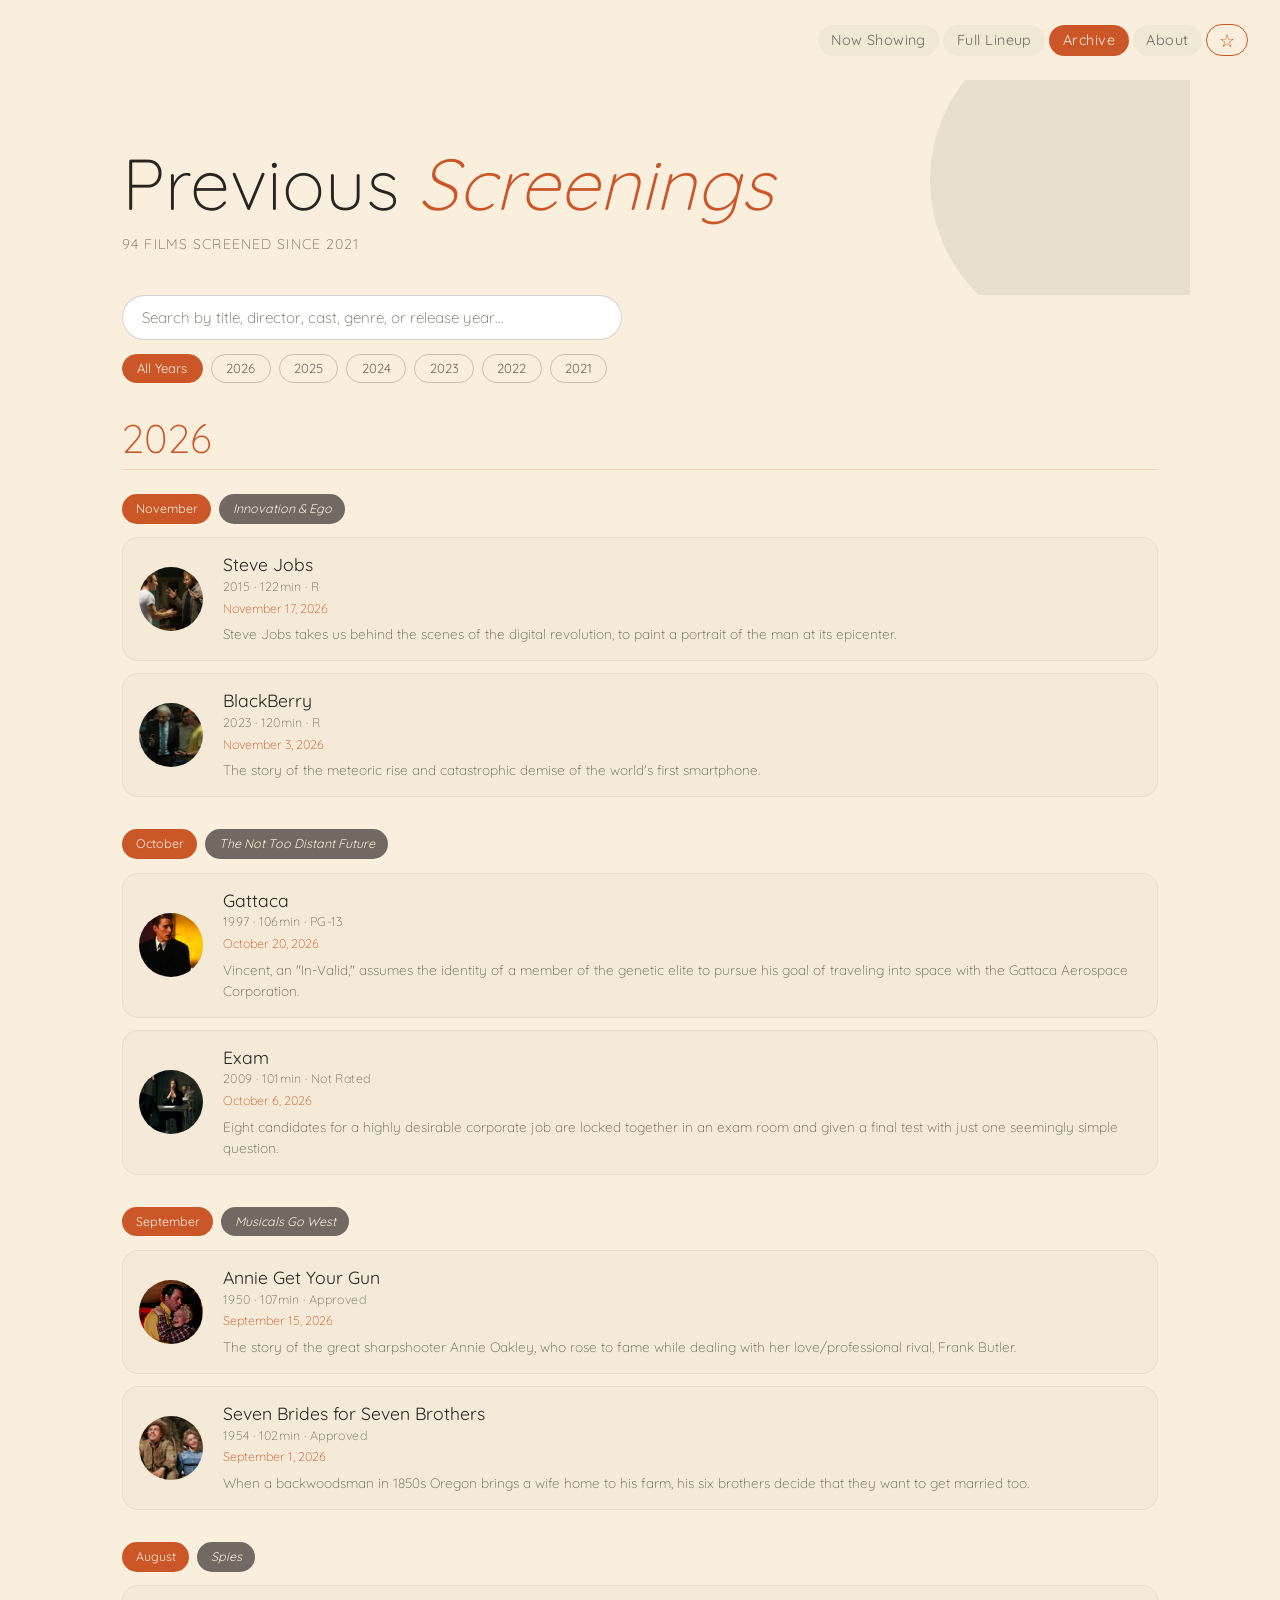
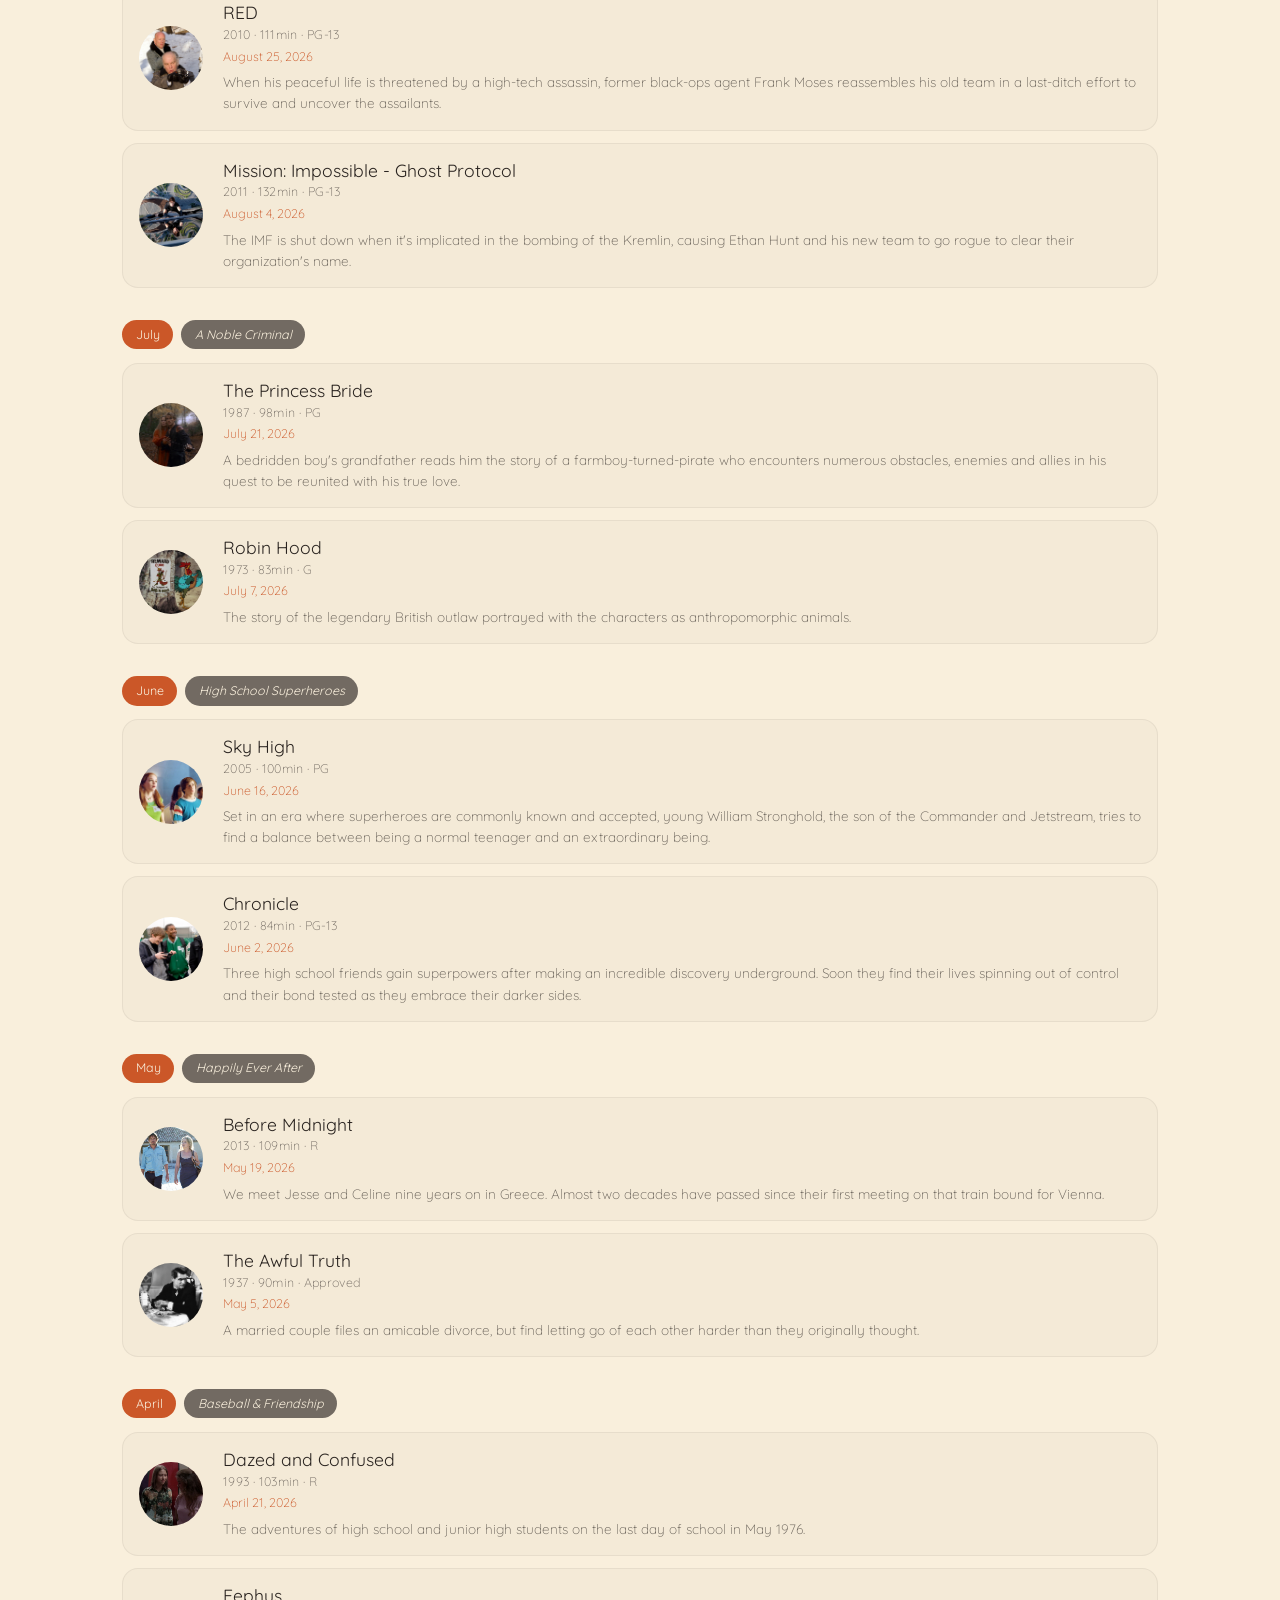
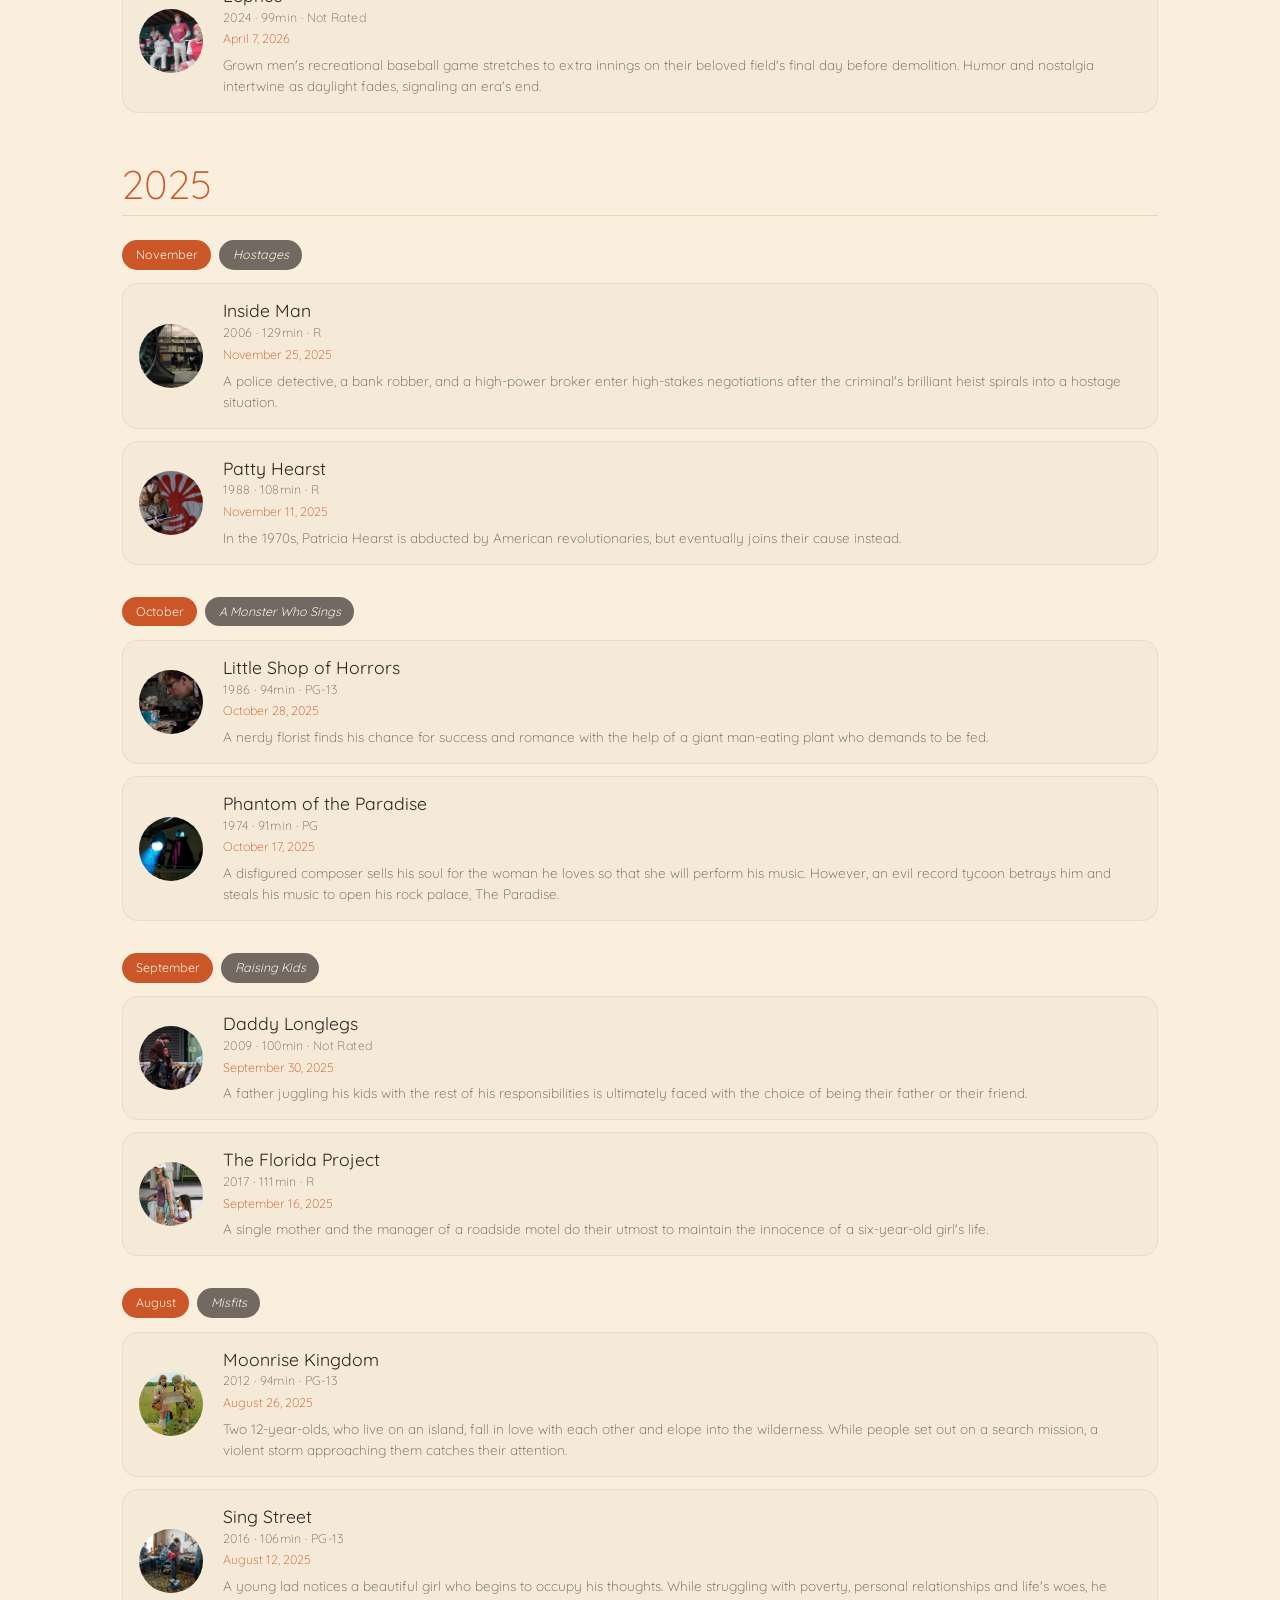
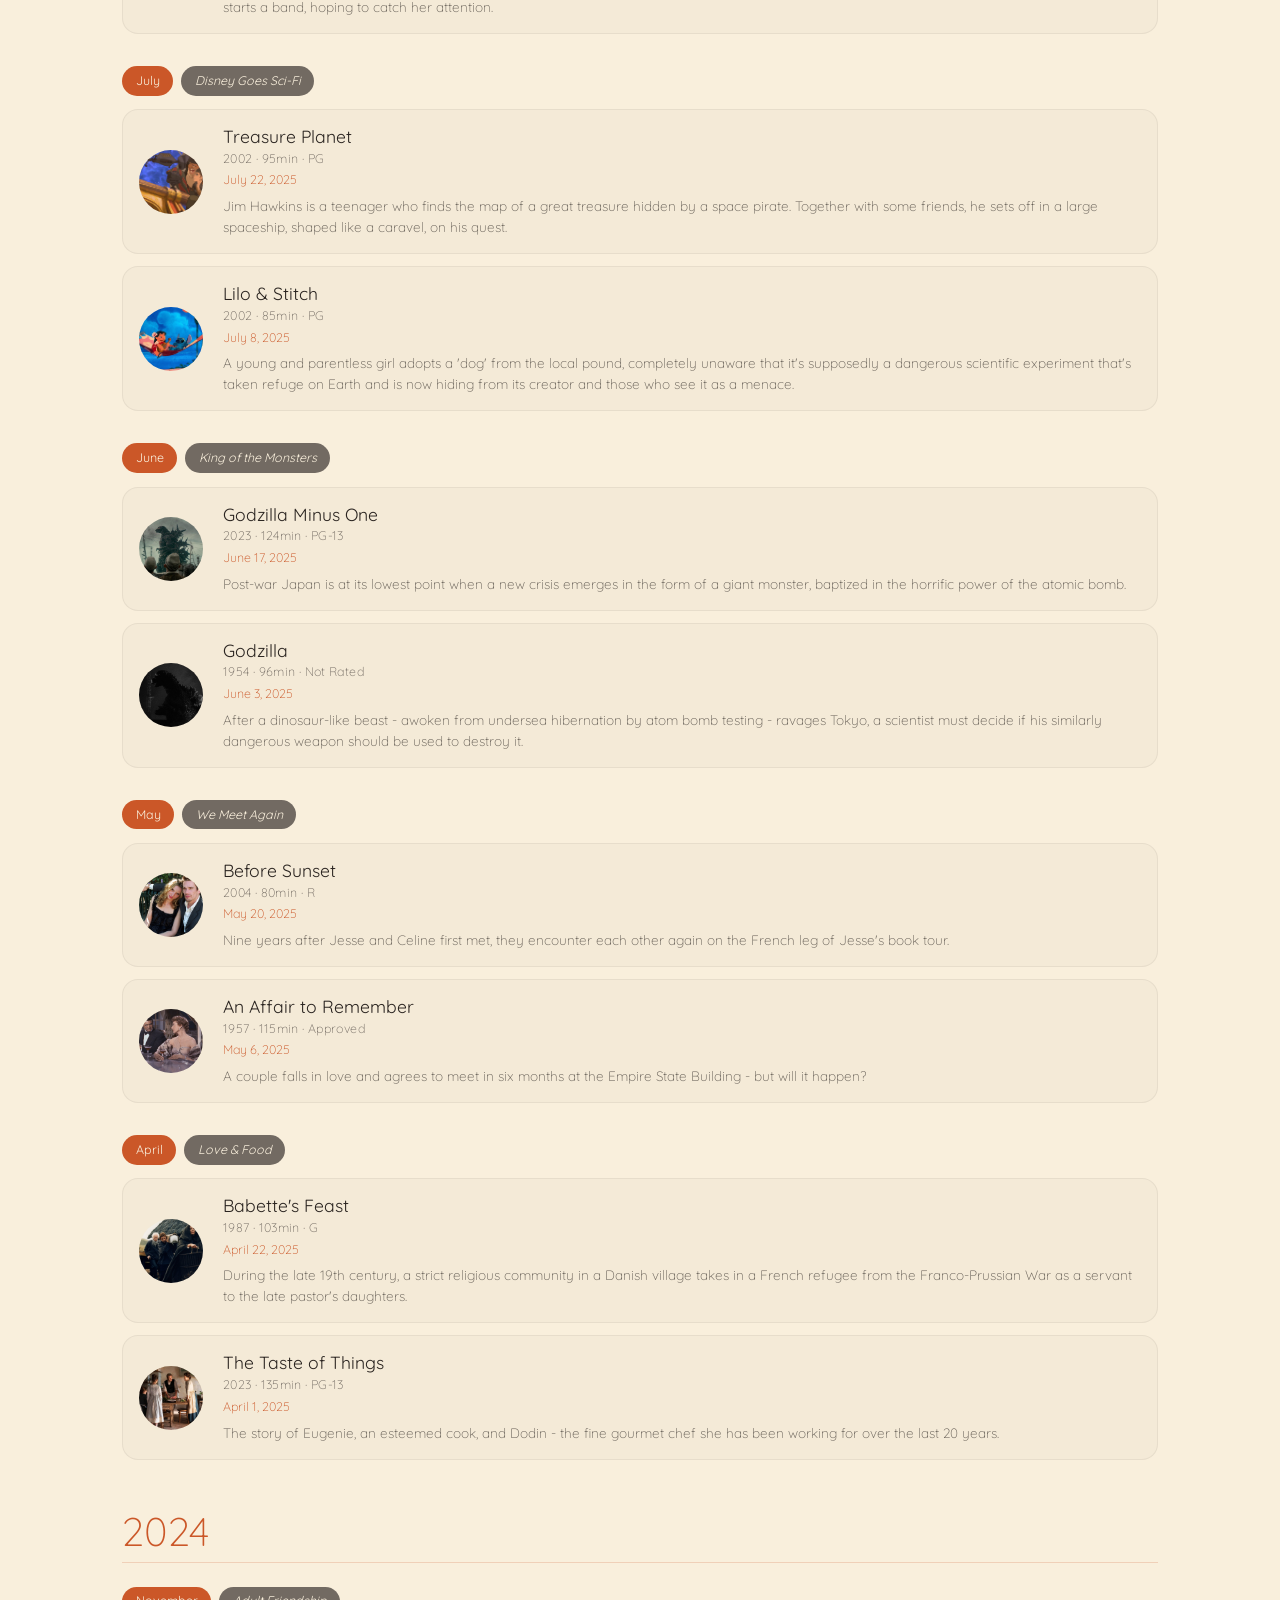
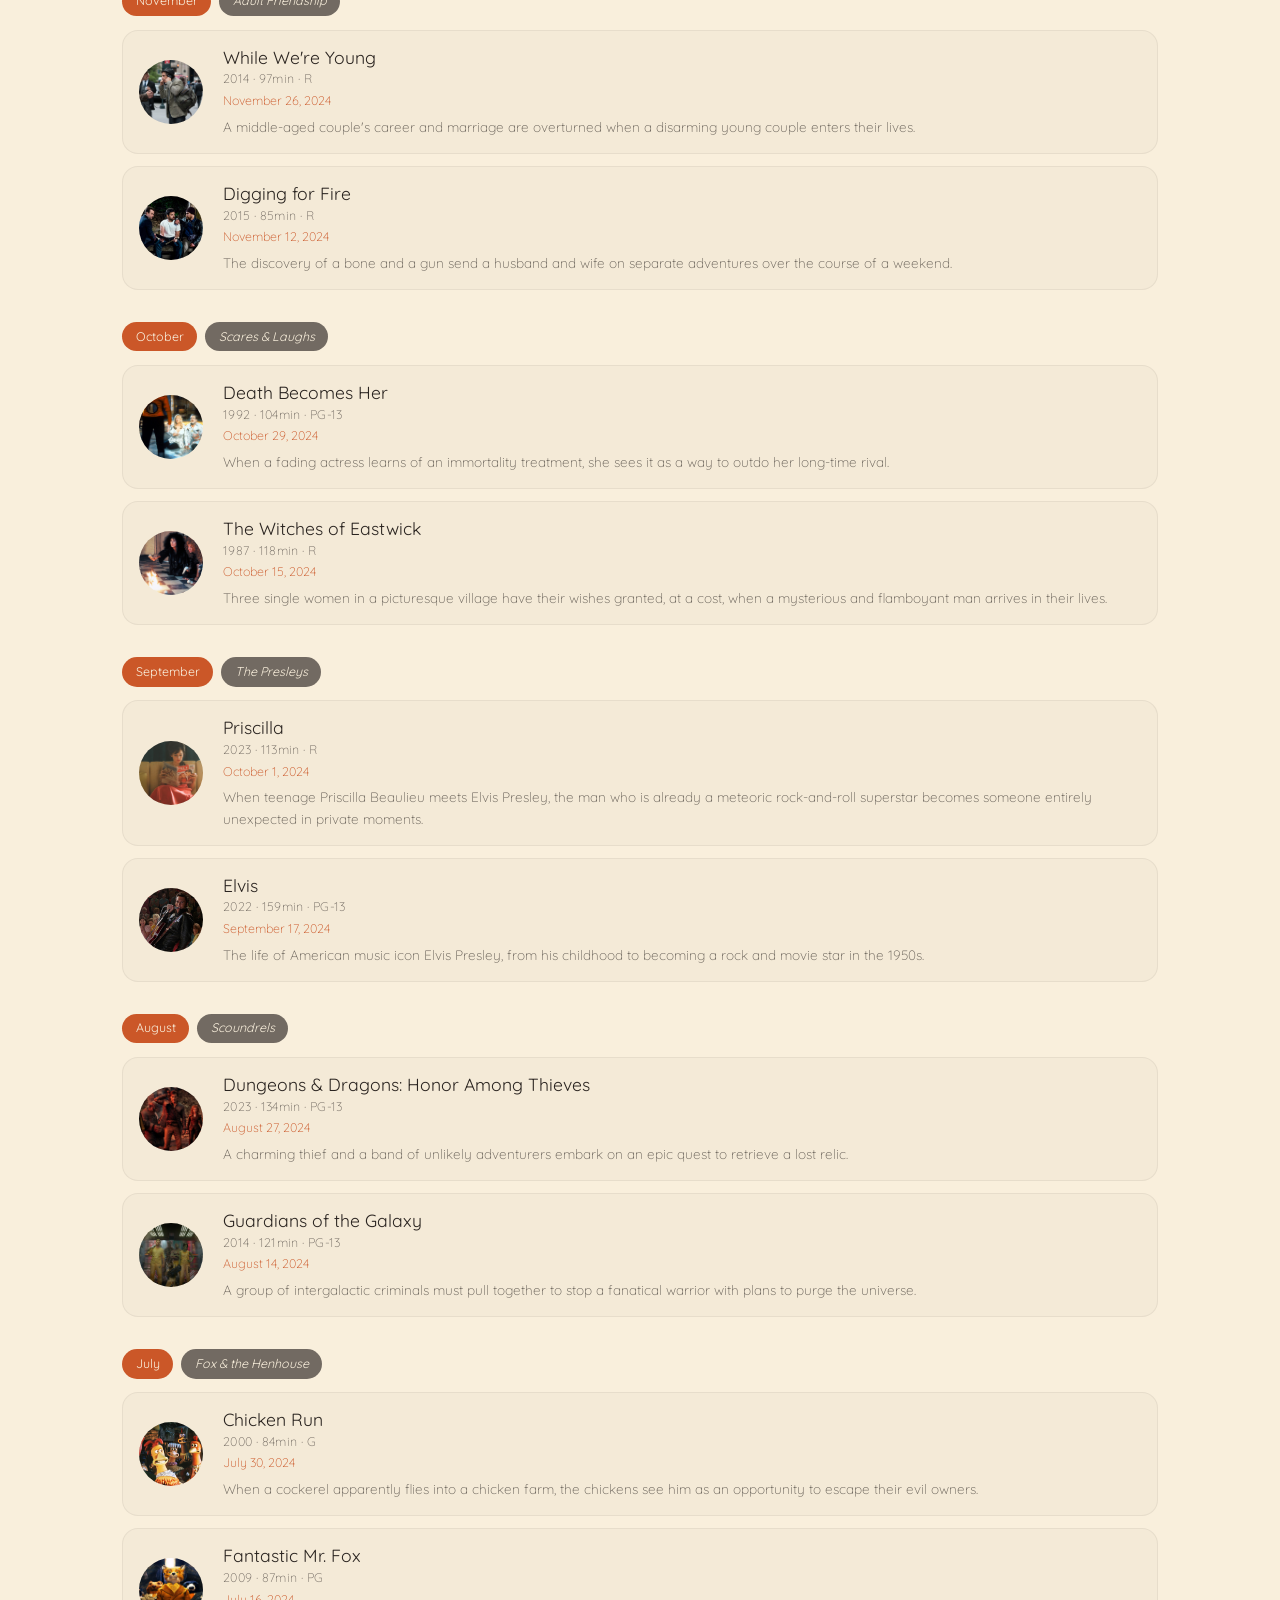
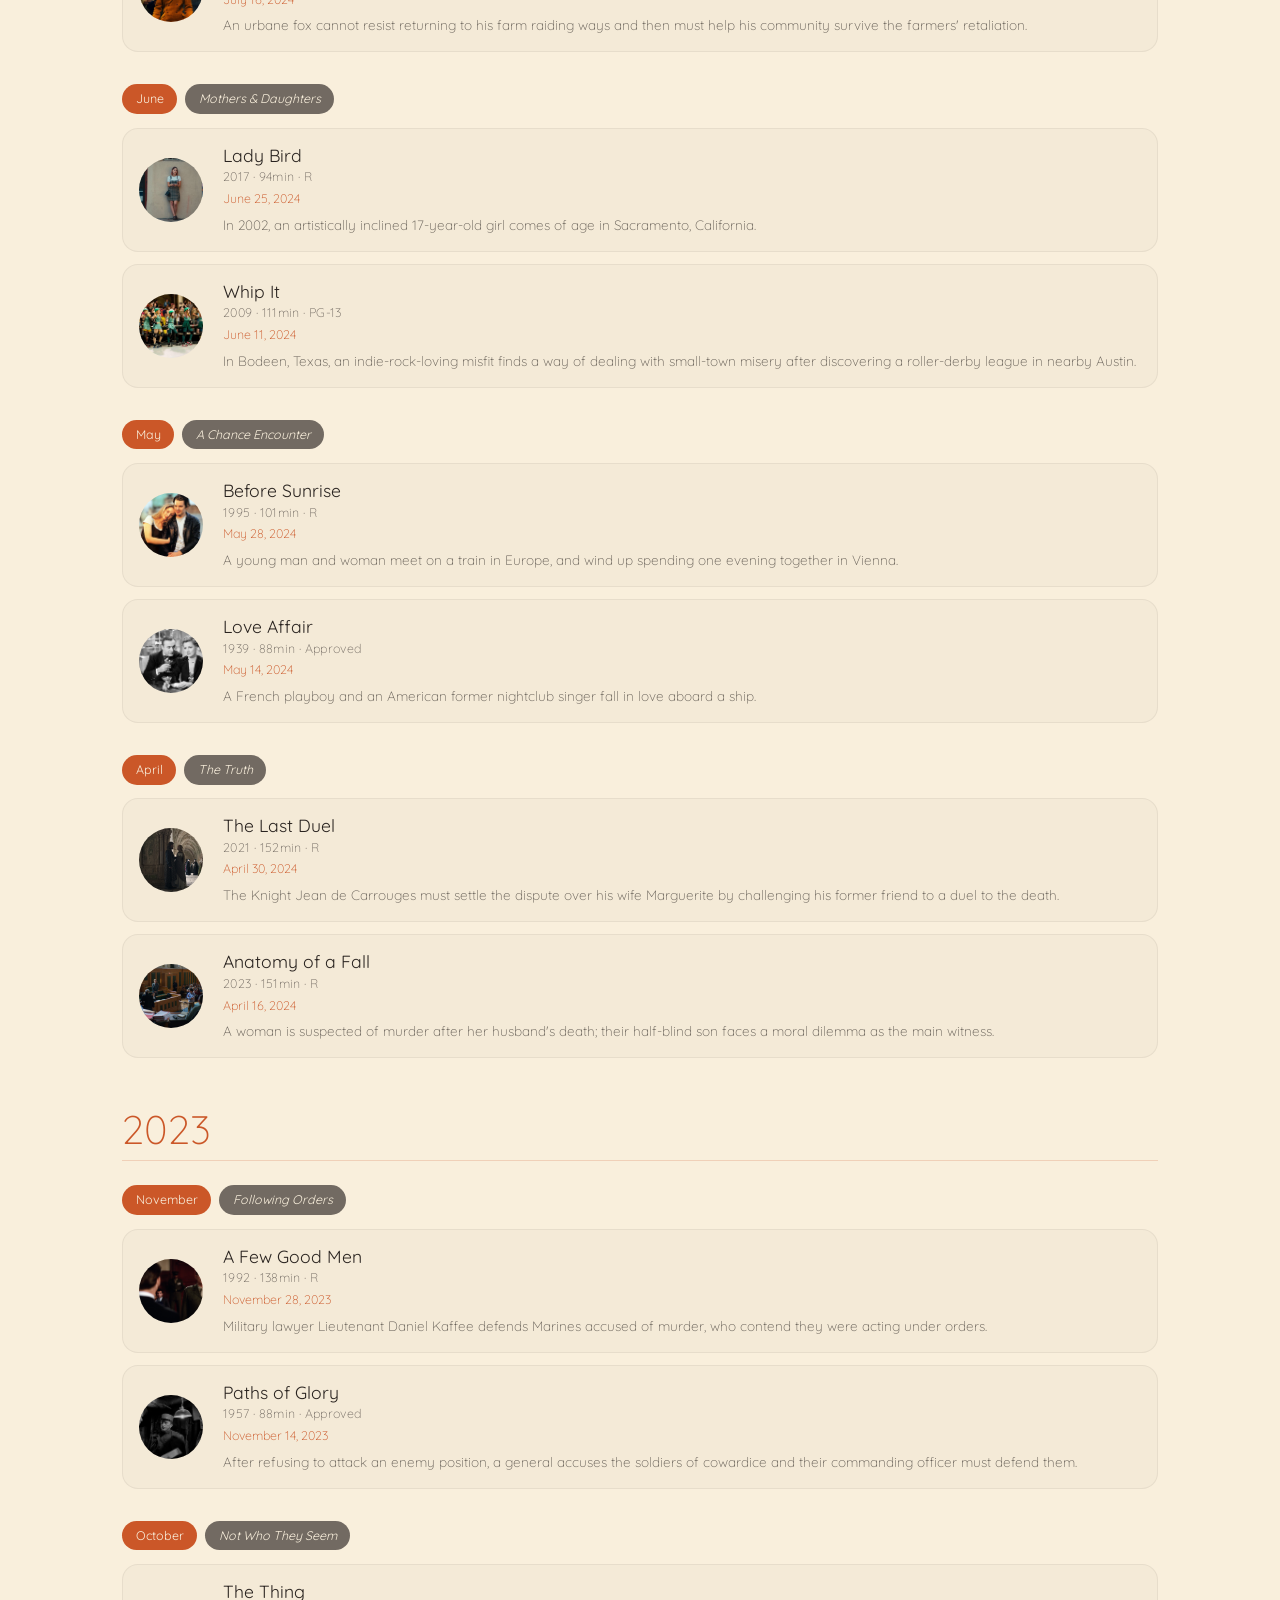
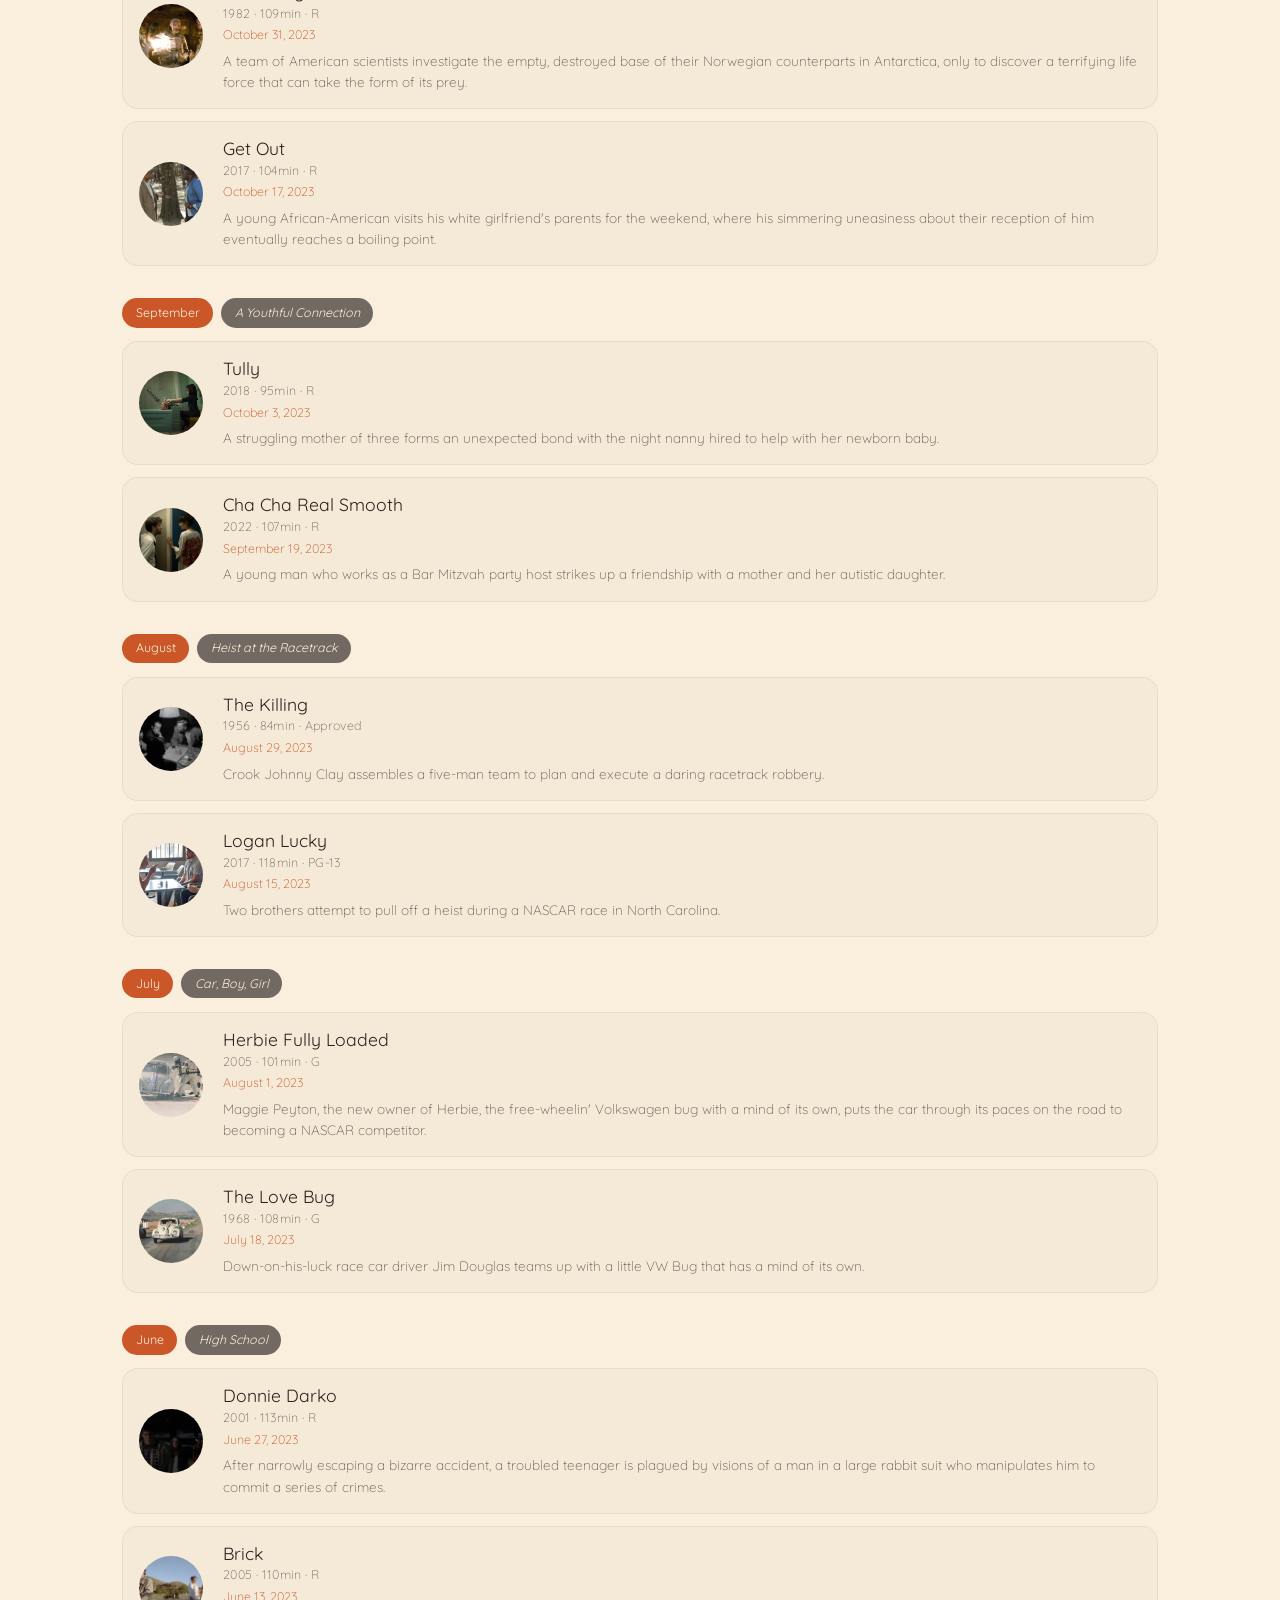
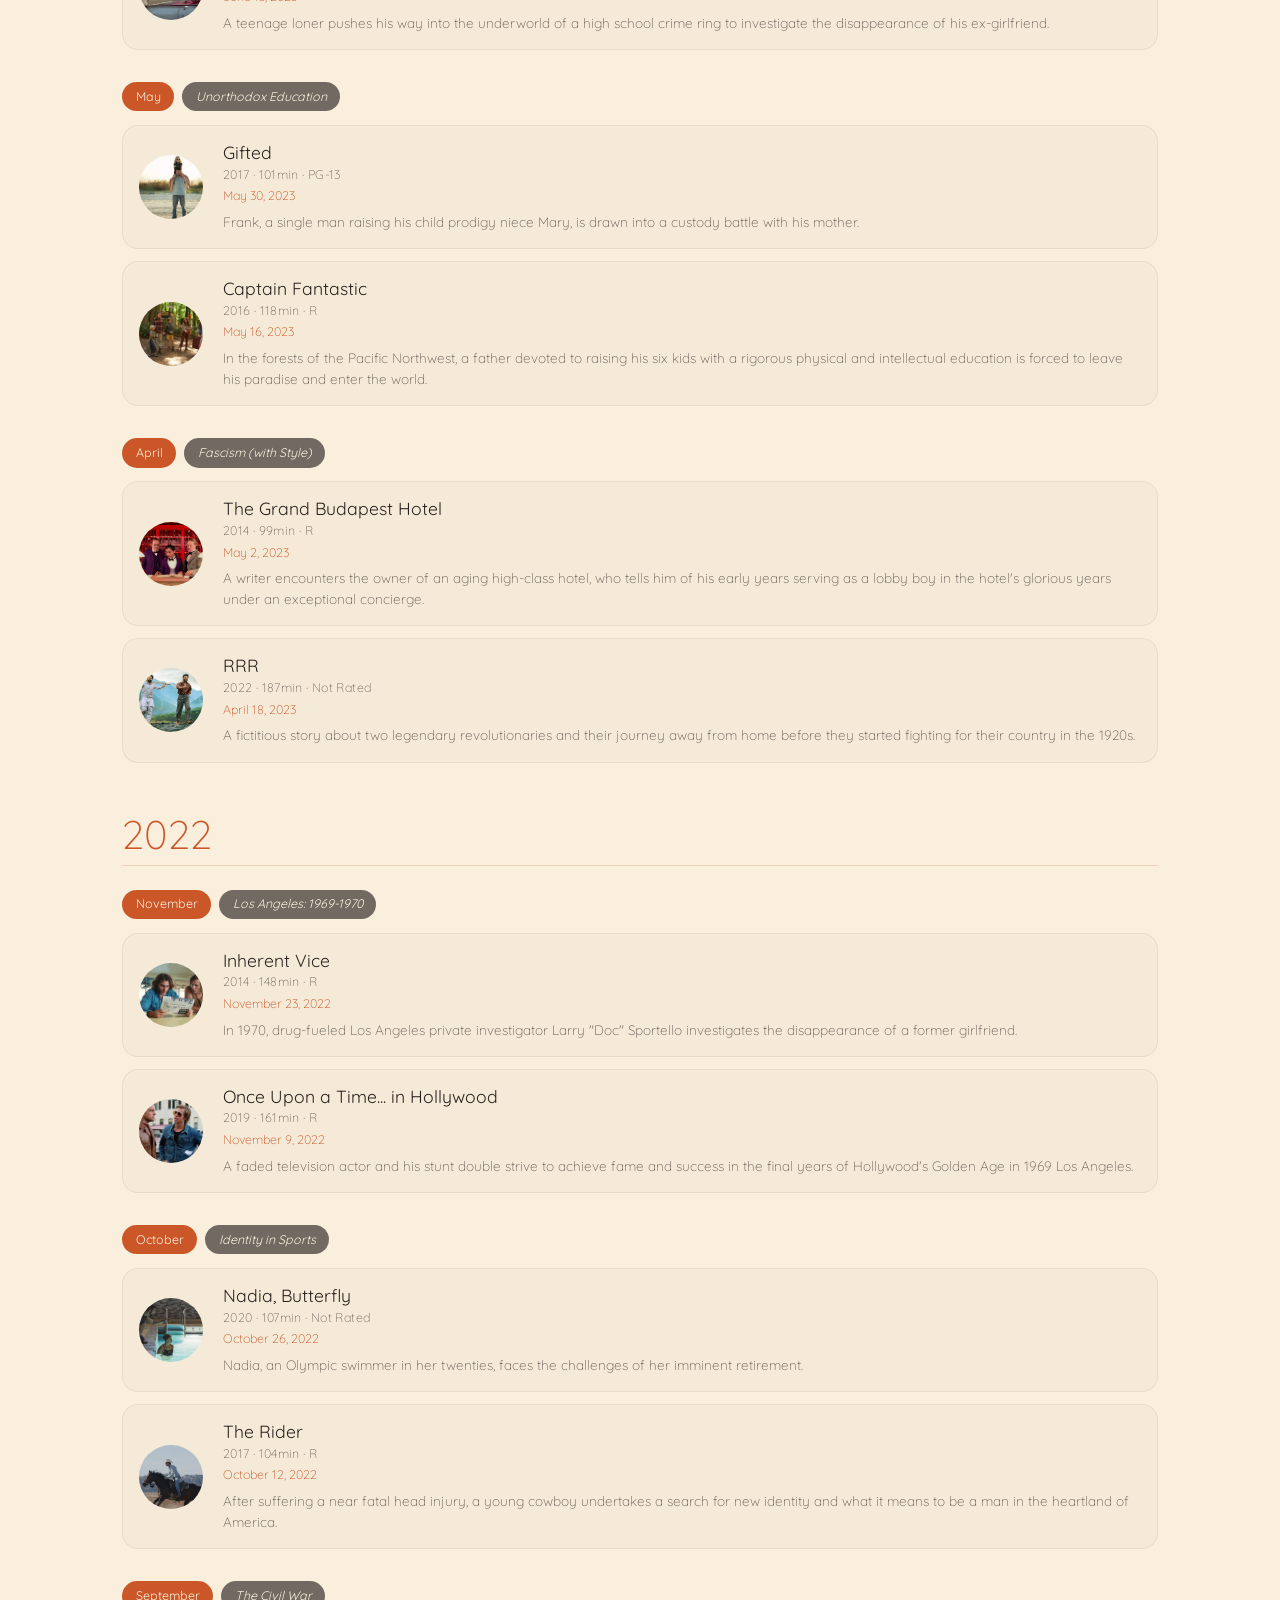
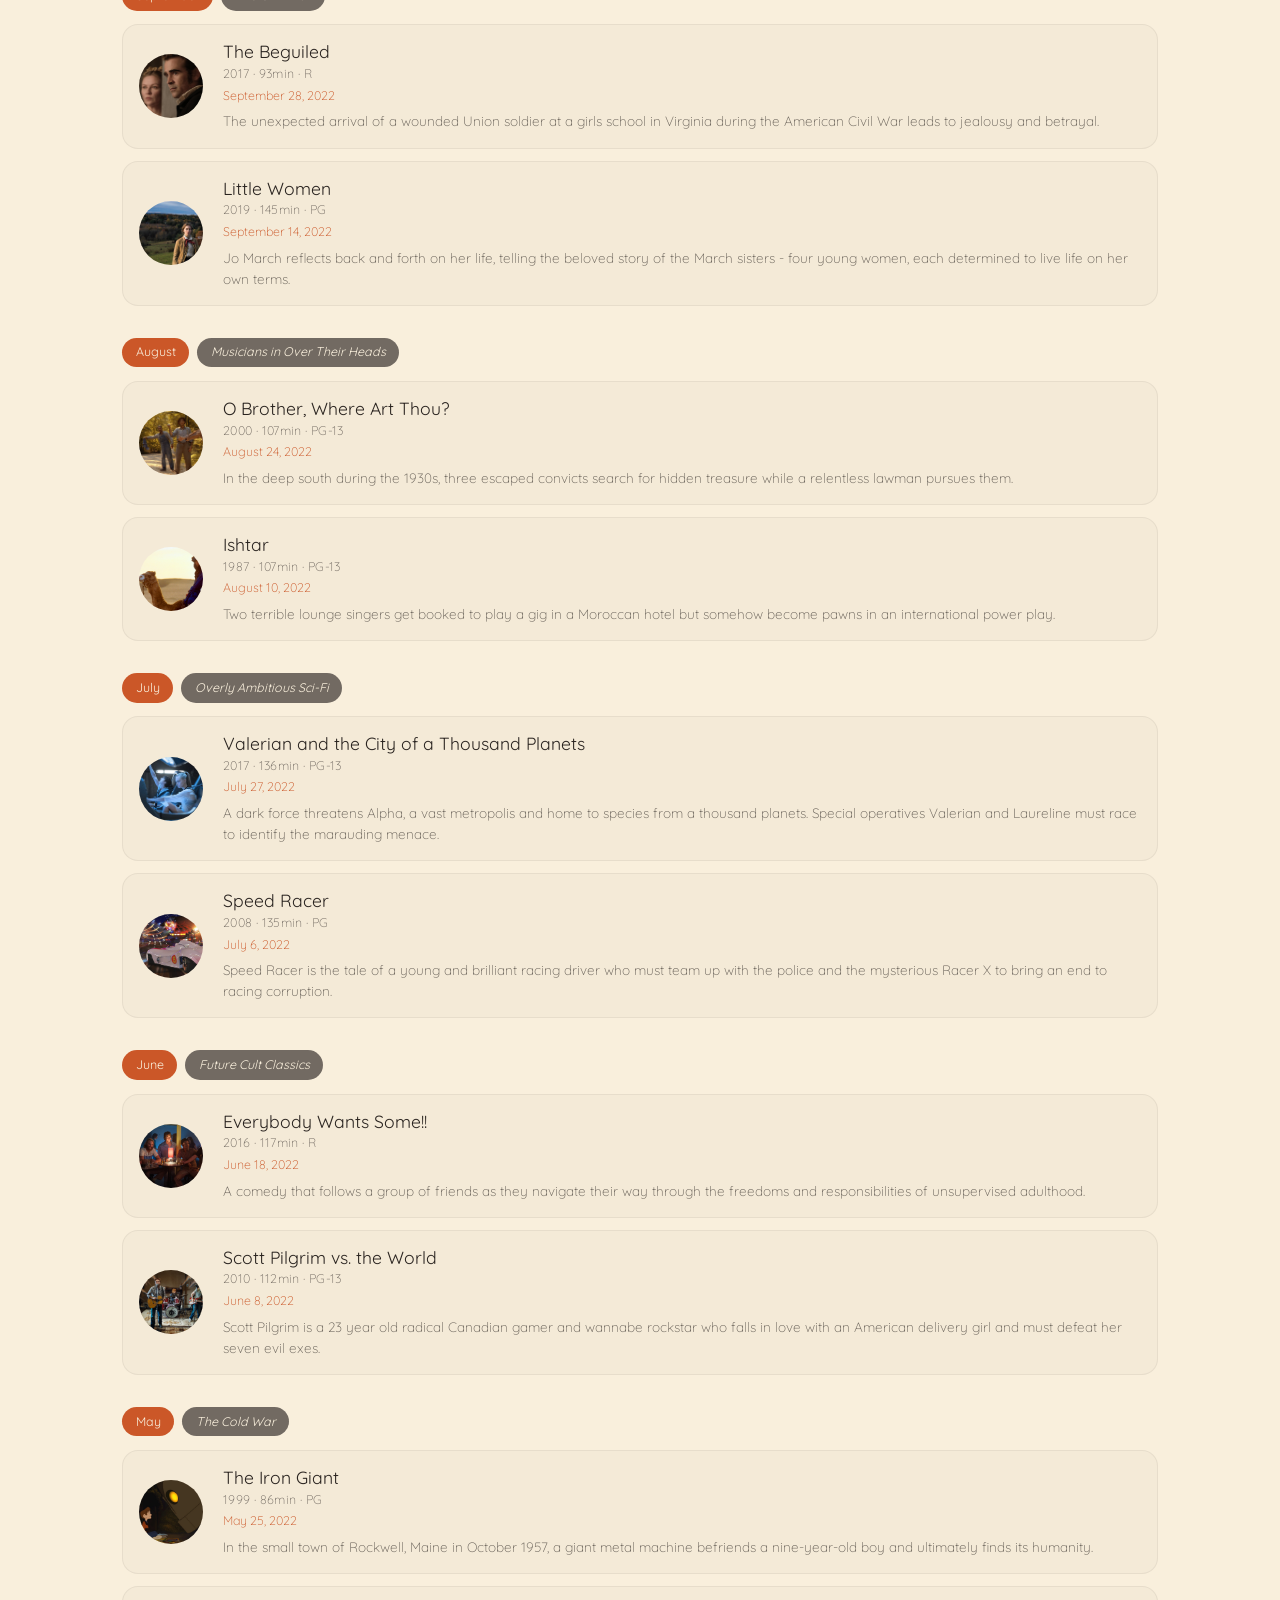
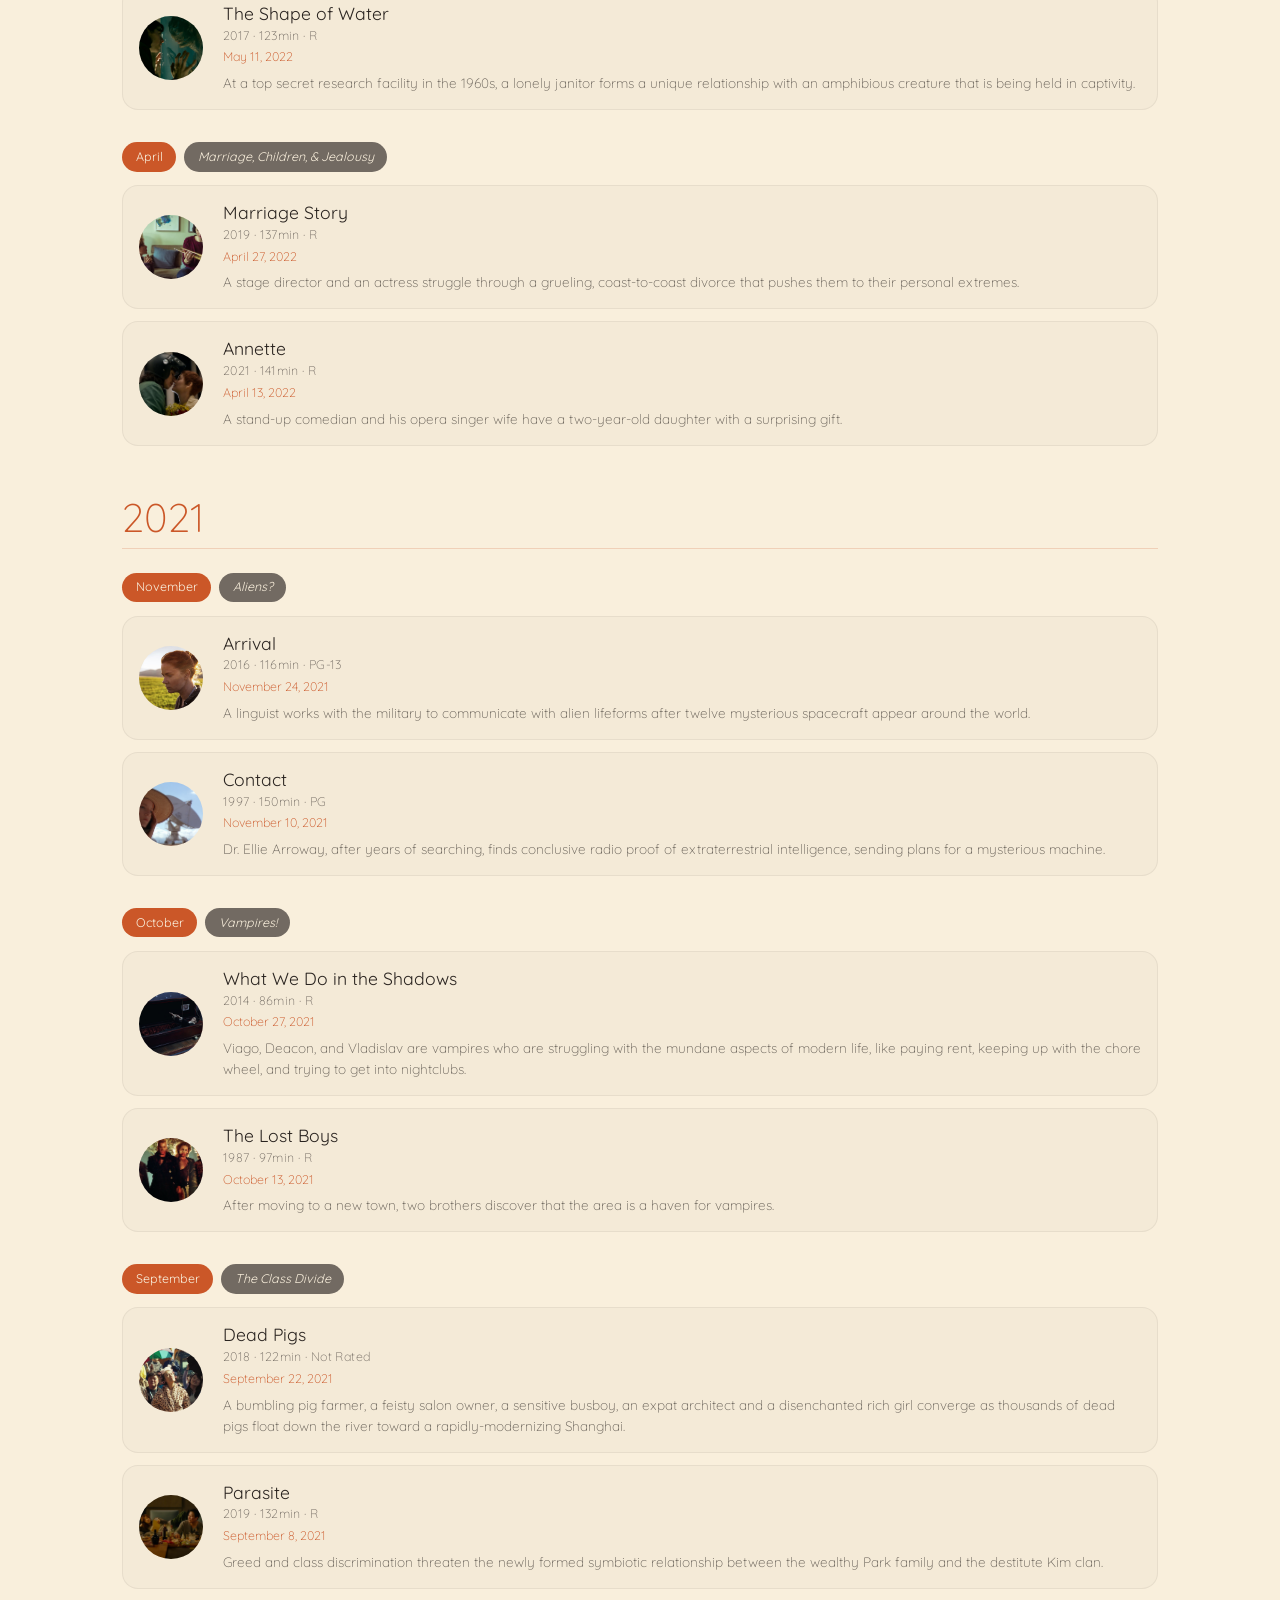
==== commit f1177030: "Apply POSTER_PAN object-position to all poster contexts Archive rows, Coming Soon rows, and modal po" ====
--- a/archive.html
+++ b/archive.html
@@ -184,7 +184,7 @@
       return `
         <div class="archive-row">
           ${e.posterUrl
-            ? `<img src="${e.posterUrl}" alt="${e.title}" class="archive-poster" loading="lazy" />`
+            ? `<img src="${e.posterUrl}" alt="${e.title}" class="archive-poster" loading="lazy" style="object-position:${POSTER_PAN[e.title] || 'center center'}" />`
             : `<div class="archive-poster archive-poster--placeholder"><span>🎬</span></div>`
           }
           <div class="archive-row-info">
--- a/style.css
+++ b/style.css
@@ -65,7 +65,6 @@
   height: 58px;
   width: auto;
   background: transparent;
-  mix-blend-mode: multiply;
   opacity: 0;
   pointer-events: none;
   transition: opacity 0.35s;
@@ -144,15 +143,6 @@
   margin: 0 auto 1.5rem;
   background: transparent;
   width: fit-content;
-  transition: margin 0.3s ease;
-}
-.hero-logo-wrap.is-stuck {
-  pointer-events: none;
-  margin-left: 0;
-  margin-right: auto;
-}
-.hero-logo-wrap.is-stuck .hero-logo {
-  pointer-events: auto;
 }
 
 .hero-logo {
@@ -160,7 +150,6 @@
   width: auto;
   max-width: 900px;
   background: transparent;
-  mix-blend-mode: multiply;
   transform-origin: left top;
 }
 
@@ -171,9 +160,6 @@
   transition: opacity 0.3s ease;
 }
 
-.hero.hero--stuck .hero-text {
-  opacity: 0;
-}
 
 .hero-eyebrow {
   font-family: var(--font-body);
@@ -1024,15 +1010,17 @@
 
   .nav-links.open {
     display: flex;
-    flex-direction: column;
+    flex-wrap: wrap;
+    justify-content: center;
     position: absolute;
     top: 80px;
     left: 0; right: 0;
     background: var(--cream);
-    padding: 1rem 2rem 1.5rem;
+    padding: 1rem 2rem;
     border-bottom: 1px solid color-mix(in srgb, var(--rust) 15%, transparent);
     z-index: 110;
-    gap: 0.5rem;
+    column-gap: 0.5rem;
+    row-gap: 0.85rem;
   }
 
   .theme-bubble-row,
